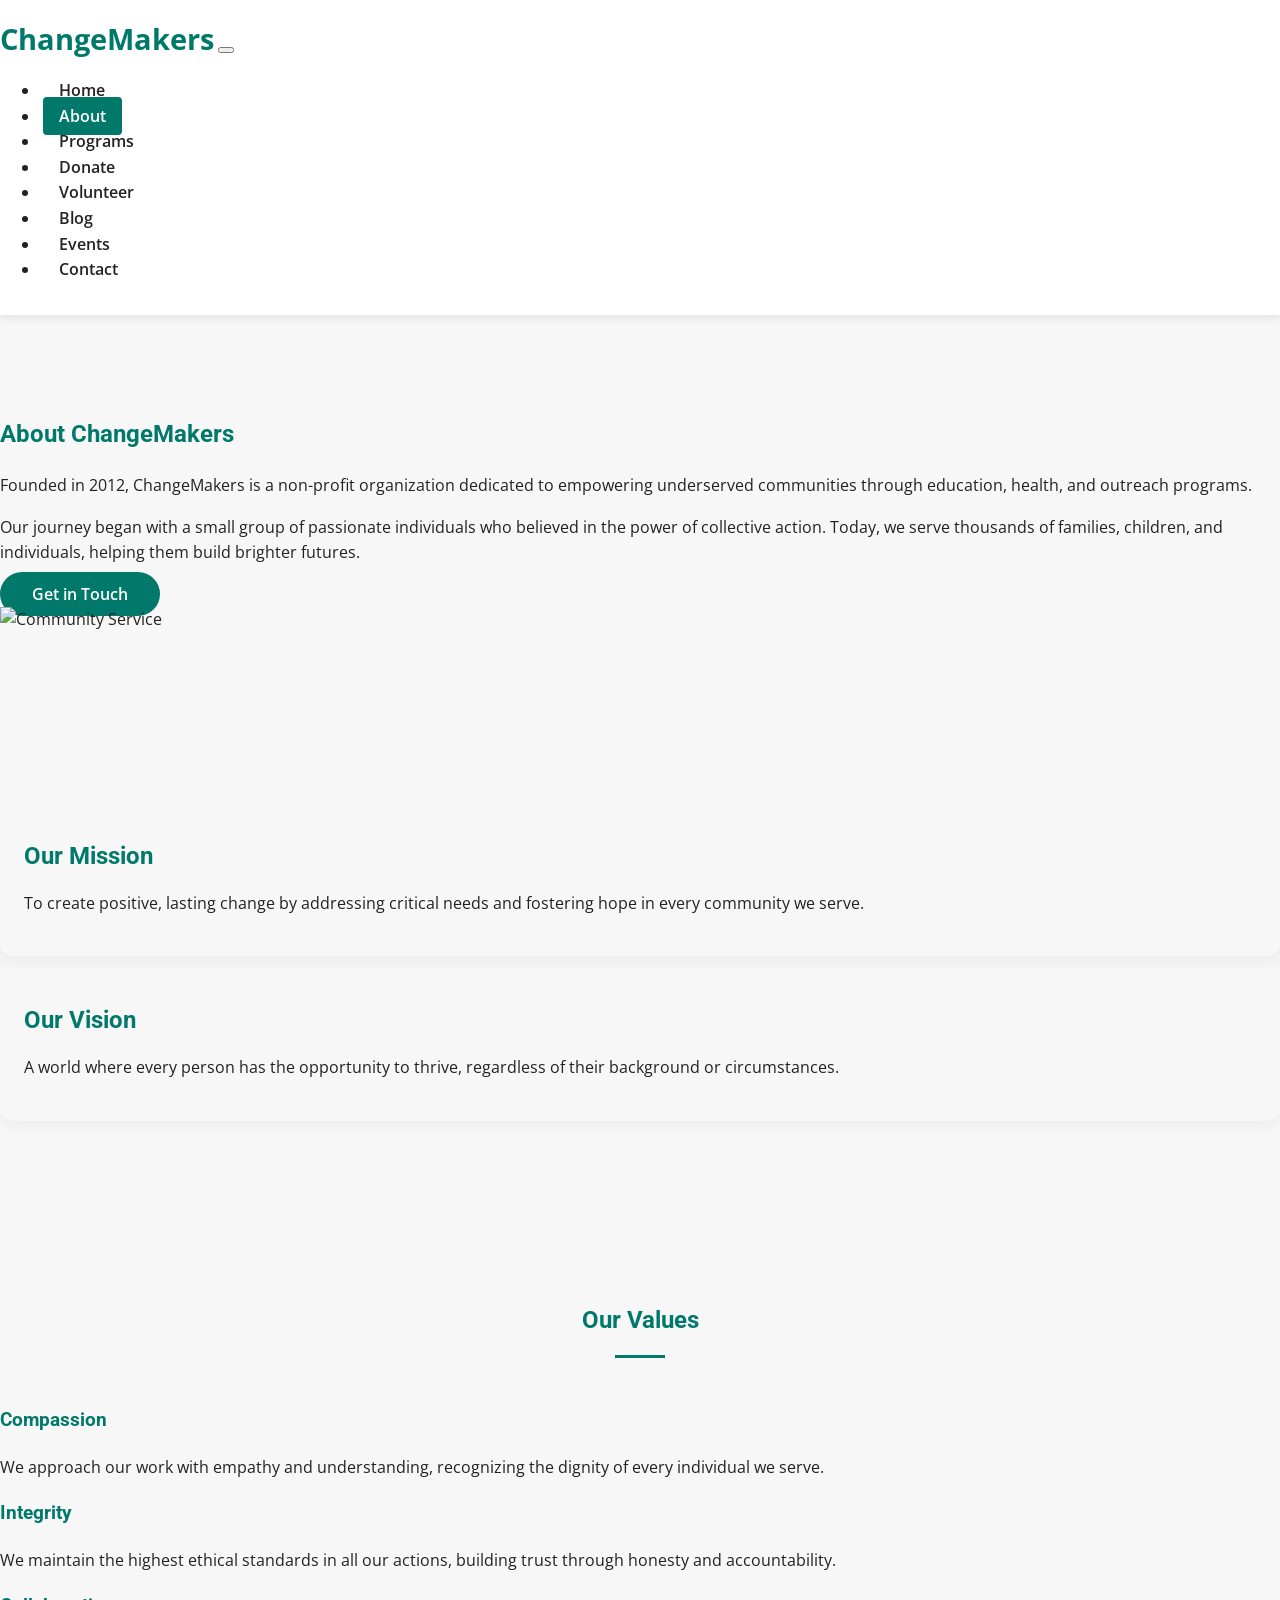
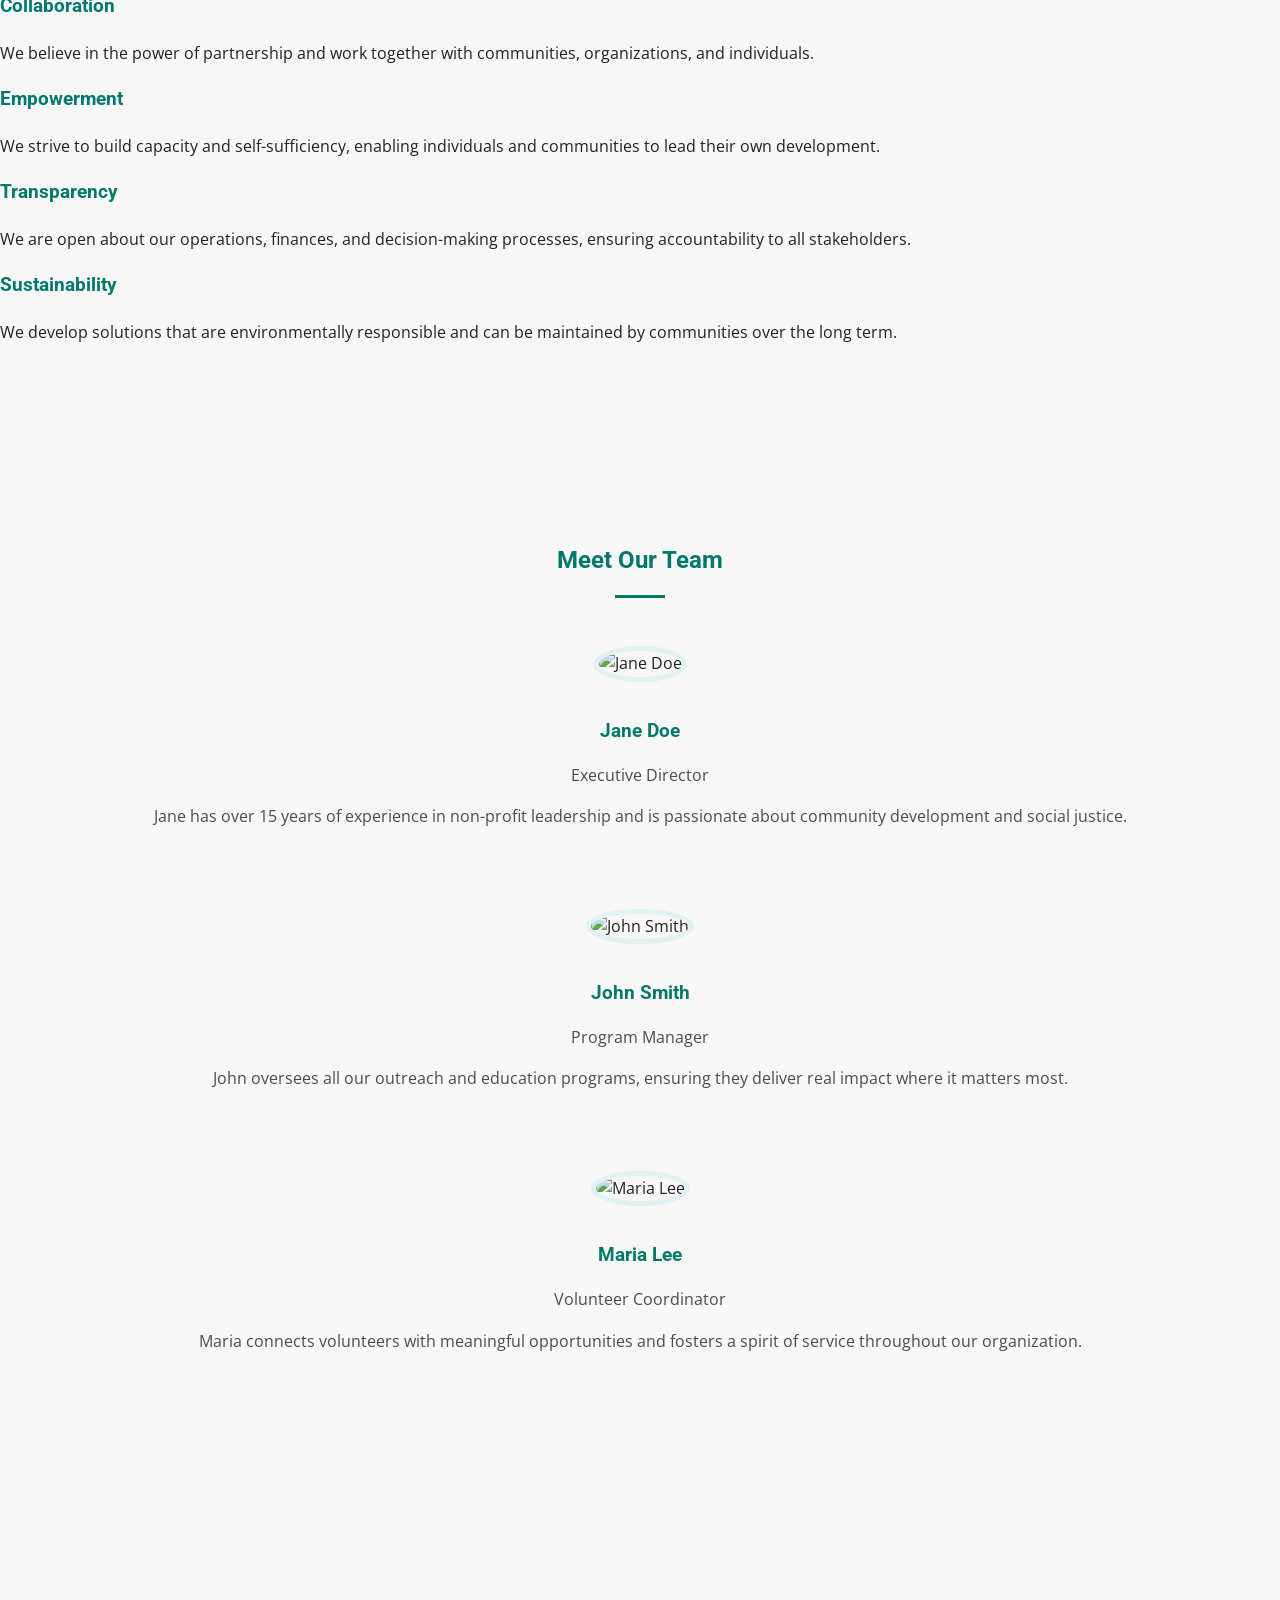
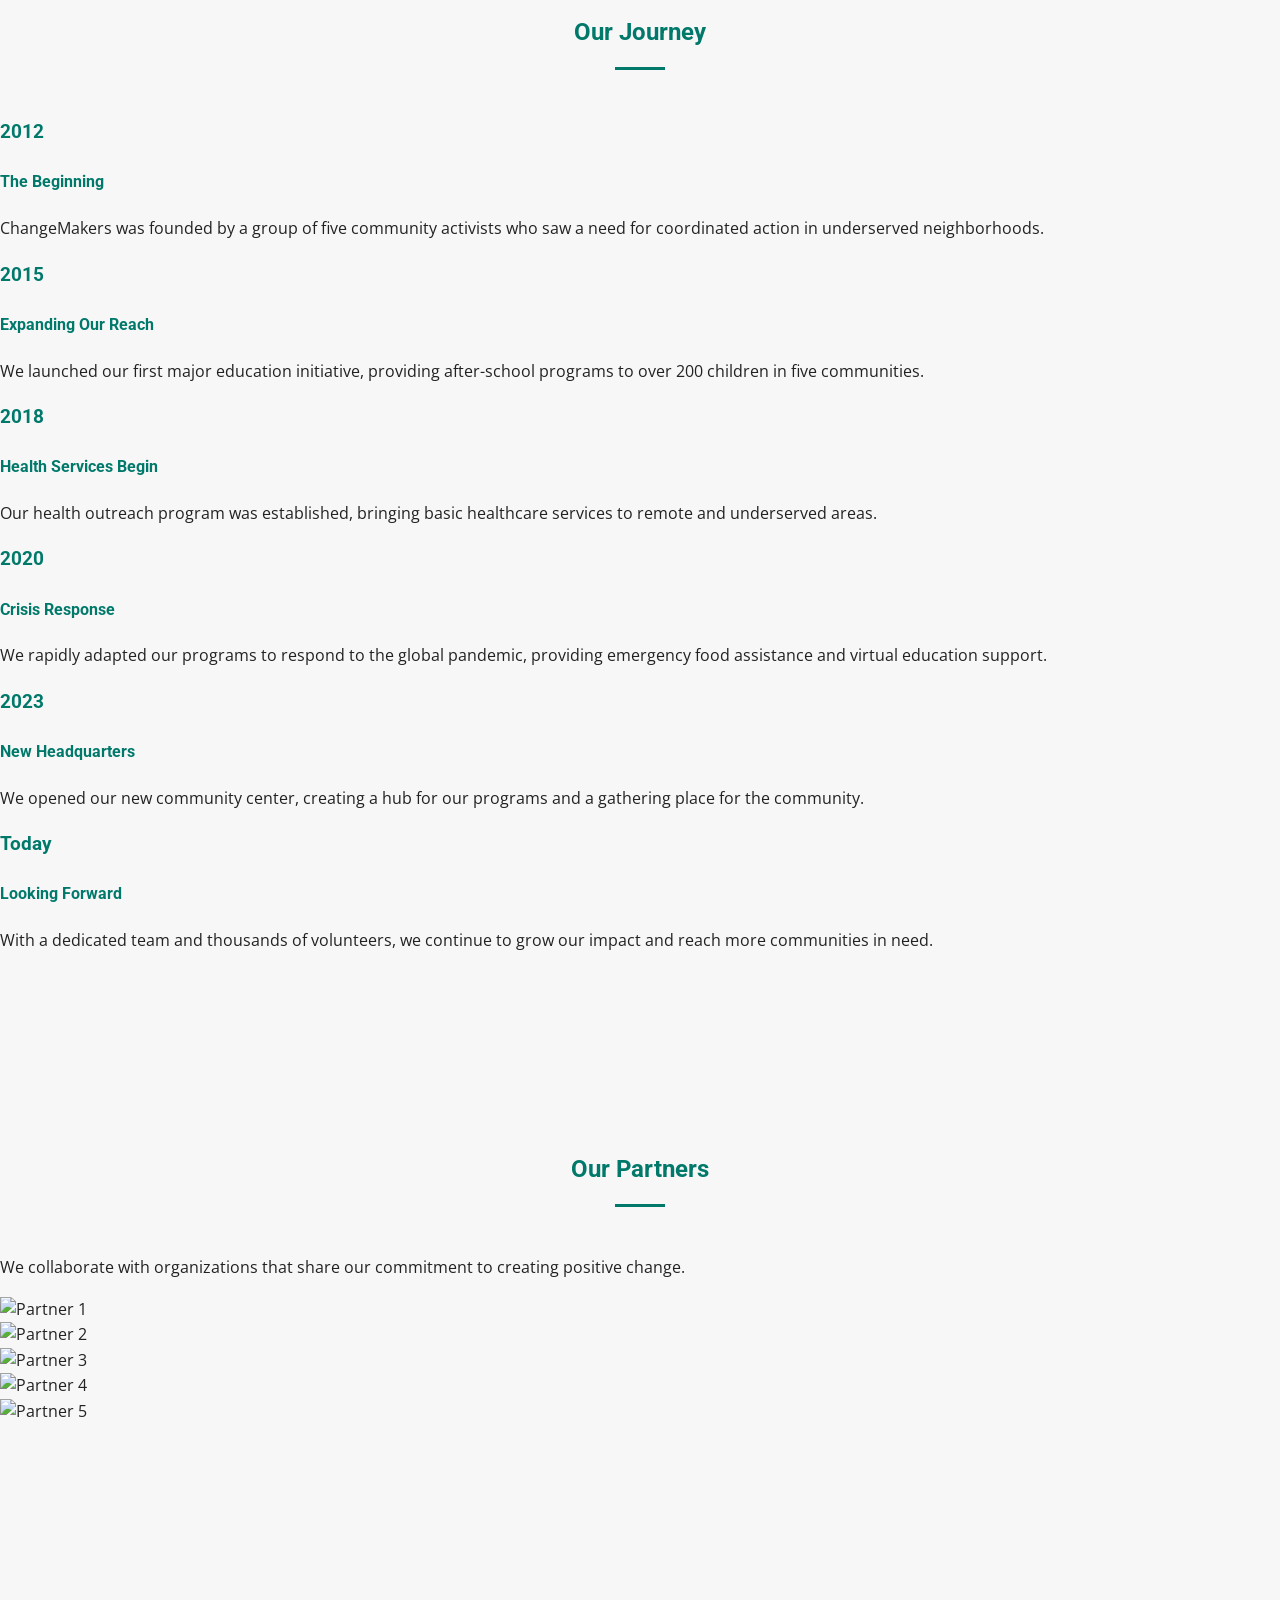
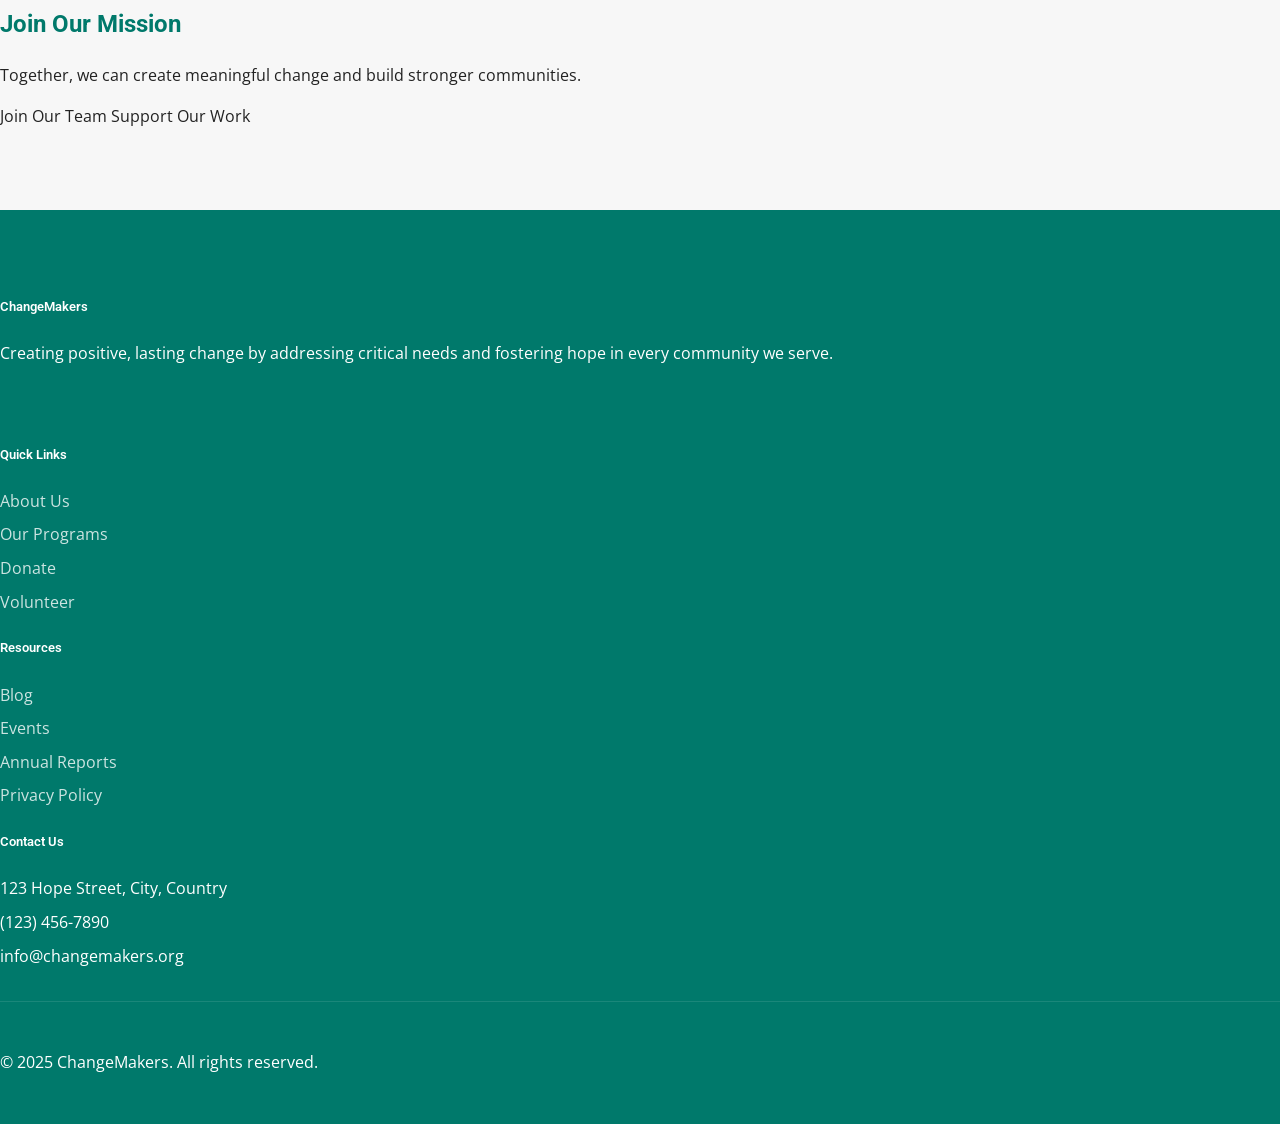
==== about.html @ fce8acdf "Add files via upload" ====
<!DOCTYPE html>
<html lang="en">
<head>
<meta charset="UTF-8">
<meta name="viewport" content="width=device-width,initial-scale=1.0">
<meta name="description" content="Learn about ChangeMakers, our mission, vision, values, and the dedicated team working to create positive change in communities.">
<title>About | ChangeMakers</title>
<!-- Bootstrap CSS -->
<link rel="stylesheet" href="bootstrap-dist/css/bootstrap.min.css">
<!-- Font Awesome -->
<link rel="stylesheet" href="fontawesome-pro/css/all.min.css">
<!-- Animate on Scroll -->
<link rel="stylesheet" href="animate-on-scroll/dist/aos.css">
<!-- Custom CSS -->
<link rel="stylesheet" href="css/enhanced-style.css">
</head>
<body>
<!-- Navigation -->
<header>
<nav class="navbar navbar-expand-lg custom-navbar sticky-top">
  <div class="container">
    <a class="navbar-brand" href="index.html">ChangeMakers</a>
    <button class="navbar-toggler" type="button" data-bs-toggle="collapse" data-bs-target="#navbarNav" aria-controls="navbarNav" aria-expanded="false" aria-label="Toggle navigation">
      <span class="navbar-toggler-icon"></span>
    </button>
    <div class="collapse navbar-collapse" id="navbarNav">
      <ul class="navbar-nav ms-auto">
        <li class="nav-item">
          <a class="nav-link" href="index.html">Home</a>
        </li>
        <li class="nav-item">
          <a class="nav-link active" aria-current="page" href="about.html">About</a>
        </li>
        <li class="nav-item">
          <a class="nav-link" href="programs.html">Programs</a>
        </li>
        <li class="nav-item">
          <a class="nav-link" href="donate.html">Donate</a>
        </li>
        <li class="nav-item">
          <a class="nav-link" href="volunteer.html">Volunteer</a>
        </li>
        <li class="nav-item">
          <a class="nav-link" href="blog.html">Blog</a>
        </li>
        <li class="nav-item">
          <a class="nav-link" href="events.html">Events</a>
        </li>
        <li class="nav-item">
          <a class="nav-link" href="contact.html">Contact</a>
        </li>
      </ul>
    </div>
  </div>
</nav>
</header>
<main>
<!-- About Hero Section -->
<section class="section bg-light">
  <div class="container">
    <div class="row align-items-center">
      <div class="col-lg-6" data-aos="fade-right">
        <h1 class="mb-4">About ChangeMakers</h1>
        <p class="lead">Founded in 2012, ChangeMakers is a non-profit organization dedicated to empowering underserved communities through education, health, and outreach programs.</p>
        <p>Our journey began with a small group of passionate individuals who believed in the power of collective action. Today, we serve thousands of families, children, and individuals, helping them build brighter futures.</p>
        <div class="mt-4">
          <a href="contact.html" class="btn btn-primary-custom"><i class="fas fa-envelope me-2"></i>Get in Touch</a>
        </div>
      </div>
      <div class="col-lg-6" data-aos="fade-left">
        <img src="https://source.unsplash.com/random/600x400/?community" alt="Community Service" class="img-fluid rounded-3 shadow">
      </div>
    </div>
  </div>
</section>

<!-- Mission and Vision Section -->
<section class="section">
  <div class="container">
    <div class="row">
      <div class="col-md-6 mb-4" data-aos="fade-up">
        <div class="custom-card h-100">
          <div class="card-body">
            <div class="text-center mb-4">
              <i class="fas fa-bullseye fa-3x text-primary"></i>
            </div>
            <h2 class="card-title text-center">Our Mission</h2>
            <p class="card-text text-center lead">To create positive, lasting change by addressing critical needs and fostering hope in every community we serve.</p>
          </div>
        </div>
      </div>
      <div class="col-md-6 mb-4" data-aos="fade-up" data-aos-delay="100">
        <div class="custom-card h-100">
          <div class="card-body">
            <div class="text-center mb-4">
              <i class="fas fa-eye fa-3x text-primary"></i>
            </div>
            <h2 class="card-title text-center">Our Vision</h2>
            <p class="card-text text-center lead">A world where every person has the opportunity to thrive, regardless of their background or circumstances.</p>
          </div>
        </div>
      </div>
    </div>
  </div>
</section>

<!-- Values Section -->
<section class="section bg-light">
  <div class="container">
    <h2 class="section-title" data-aos="fade-up">Our Values</h2>
    <div class="row">
      <div class="col-md-4 col-sm-6 mb-4" data-aos="fade-up" data-aos-delay="100">
        <div class="text-center">
          <div class="values-icon mb-3">
            <i class="fas fa-heart fa-3x text-primary"></i>
          </div>
          <h3>Compassion</h3>
          <p>We approach our work with empathy and understanding, recognizing the dignity of every individual we serve.</p>
        </div>
      </div>
      <div class="col-md-4 col-sm-6 mb-4" data-aos="fade-up" data-aos-delay="200">
        <div class="text-center">
          <div class="values-icon mb-3">
            <i class="fas fa-balance-scale fa-3x text-primary"></i>
          </div>
          <h3>Integrity</h3>
          <p>We maintain the highest ethical standards in all our actions, building trust through honesty and accountability.</p>
        </div>
      </div>
      <div class="col-md-4 col-sm-6 mb-4" data-aos="fade-up" data-aos-delay="300">
        <div class="text-center">
          <div class="values-icon mb-3">
            <i class="fas fa-hands-helping fa-3x text-primary"></i>
          </div>
          <h3>Collaboration</h3>
          <p>We believe in the power of partnership and work together with communities, organizations, and individuals.</p>
        </div>
      </div>
      <div class="col-md-4 col-sm-6 mb-4" data-aos="fade-up" data-aos-delay="400">
        <div class="text-center">
          <div class="values-icon mb-3">
            <i class="fas fa-fist-raised fa-3x text-primary"></i>
          </div>
          <h3>Empowerment</h3>
          <p>We strive to build capacity and self-sufficiency, enabling individuals and communities to lead their own development.</p>
        </div>
      </div>
      <div class="col-md-4 col-sm-6 mb-4" data-aos="fade-up" data-aos-delay="500">
        <div class="text-center">
          <div class="values-icon mb-3">
            <i class="fas fa-glasses fa-3x text-primary"></i>
          </div>
          <h3>Transparency</h3>
          <p>We are open about our operations, finances, and decision-making processes, ensuring accountability to all stakeholders.</p>
        </div>
      </div>
      <div class="col-md-4 col-sm-6 mb-4" data-aos="fade-up" data-aos-delay="600">
        <div class="text-center">
          <div class="values-icon mb-3">
            <i class="fas fa-seedling fa-3x text-primary"></i>
          </div>
          <h3>Sustainability</h3>
          <p>We develop solutions that are environmentally responsible and can be maintained by communities over the long term.</p>
        </div>
      </div>
    </div>
  </div>
</section>

<!-- Team Section -->
<section class="section">
  <div class="container">
    <h2 class="section-title" data-aos="fade-up">Meet Our Team</h2>
    <div class="row">
      <div class="col-lg-4 col-md-6 mb-4" data-aos="fade-up" data-aos-delay="100">
        <div class="team-member">
          <img src="https://source.unsplash.com/random/300x300/?woman" alt="Jane Doe">
          <h3>Jane Doe</h3>
          <p class="text-primary">Executive Director</p>
          <p>Jane has over 15 years of experience in non-profit leadership and is passionate about community development and social justice.</p>
          <div class="social-icons">
            <a href="#"><i class="fab fa-linkedin"></i></a>
            <a href="#"><i class="fab fa-twitter"></i></a>
            <a href="#"><i class="fas fa-envelope"></i></a>
          </div>
        </div>
      </div>
      <div class="col-lg-4 col-md-6 mb-4" data-aos="fade-up" data-aos-delay="200">
        <div class="team-member">
          <img src="https://source.unsplash.com/random/300x300/?man" alt="John Smith">
          <h3>John Smith</h3>
          <p class="text-primary">Program Manager</p>
          <p>John oversees all our outreach and education programs, ensuring they deliver real impact where it matters most.</p>
          <div class="social-icons">
            <a href="#"><i class="fab fa-linkedin"></i></a>
            <a href="#"><i class="fab fa-twitter"></i></a>
            <a href="#"><i class="fas fa-envelope"></i></a>
          </div>
        </div>
      </div>
      <div class="col-lg-4 col-md-6 mb-4" data-aos="fade-up" data-aos-delay="300">
        <div class="team-member">
          <img src="https://source.unsplash.com/random/300x300/?woman-asian" alt="Maria Lee">
          <h3>Maria Lee</h3>
          <p class="text-primary">Volunteer Coordinator</p>
          <p>Maria connects volunteers with meaningful opportunities and fosters a spirit of service throughout our organization.</p>
          <div class="social-icons">
            <a href="#"><i class="fab fa-linkedin"></i></a>
            <a href="#"><i class="fab fa-twitter"></i></a>
            <a href="#"><i class="fas fa-envelope"></i></a>
          </div>
        </div>
      </div>
    </div>
  </div>
</section>

<!-- History Timeline Section -->
<section class="section bg-light">
  <div class="container">
    <h2 class="section-title" data-aos="fade-up">Our Journey</h2>
    <div class="timeline">
      <div class="row g-0">
        <div class="col-lg-6">
          <div class="timeline-item" data-aos="fade-right">
            <div class="timeline-content">
              <h3>2012</h3>
              <h4>The Beginning</h4>
              <p>ChangeMakers was founded by a group of five community activists who saw a need for coordinated action in underserved neighborhoods.</p>
            </div>
          </div>
        </div>
        <div class="col-lg-6">
          <div class="timeline-item" data-aos="fade-left">
            <div class="timeline-content">
              <h3>2015</h3>
              <h4>Expanding Our Reach</h4>
              <p>We launched our first major education initiative, providing after-school programs to over 200 children in five communities.</p>
            </div>
          </div>
        </div>
        <div class="col-lg-6">
          <div class="timeline-item" data-aos="fade-right">
            <div class="timeline-content">
              <h3>2018</h3>
              <h4>Health Services Begin</h4>
              <p>Our health outreach program was established, bringing basic healthcare services to remote and underserved areas.</p>
            </div>
          </div>
        </div>
        <div class="col-lg-6">
          <div class="timeline-item" data-aos="fade-left">
            <div class="timeline-content">
              <h3>2020</h3>
              <h4>Crisis Response</h4>
              <p>We rapidly adapted our programs to respond to the global pandemic, providing emergency food assistance and virtual education support.</p>
            </div>
          </div>
        </div>
        <div class="col-lg-6">
          <div class="timeline-item" data-aos="fade-right">
            <div class="timeline-content">
              <h3>2023</h3>
              <h4>New Headquarters</h4>
              <p>We opened our new community center, creating a hub for our programs and a gathering place for the community.</p>
            </div>
          </div>
        </div>
        <div class="col-lg-6">
          <div class="timeline-item" data-aos="fade-left">
            <div class="timeline-content">
              <h3>Today</h3>
              <h4>Looking Forward</h4>
              <p>With a dedicated team and thousands of volunteers, we continue to grow our impact and reach more communities in need.</p>
            </div>
          </div>
        </div>
      </div>
    </div>
  </div>
</section>

<!-- Partners Section -->
<section class="section">
  <div class="container">
    <h2 class="section-title" data-aos="fade-up">Our Partners</h2>
    <p class="text-center mb-5" data-aos="fade-up">We collaborate with organizations that share our commitment to creating positive change.</p>
    <div class="row align-items-center justify-content-center">
      <div class="col-md-2 col-sm-4 col-6 mb-4" data-aos="zoom-in">
        <img src="https://via.placeholder.com/150x80?text=Partner+1" alt="Partner 1" class="img-fluid">
      </div>
      <div class="col-md-2 col-sm-4 col-6 mb-4" data-aos="zoom-in" data-aos-delay="100">
        <img src="https://via.placeholder.com/150x80?text=Partner+2" alt="Partner 2" class="img-fluid">
      </div>
      <div class="col-md-2 col-sm-4 col-6 mb-4" data-aos="zoom-in" data-aos-delay="200">
        <img src="https://via.placeholder.com/150x80?text=Partner+3" alt="Partner 3" class="img-fluid">
      </div>
      <div class="col-md-2 col-sm-4 col-6 mb-4" data-aos="zoom-in" data-aos-delay="300">
        <img src="https://via.placeholder.com/150x80?text=Partner+4" alt="Partner 4" class="img-fluid">
      </div>
      <div class="col-md-2 col-sm-4 col-6 mb-4" data-aos="zoom-in" data-aos-delay="400">
        <img src="https://via.placeholder.com/150x80?text=Partner+5" alt="Partner 5" class="img-fluid">
      </div>
    </div>
  </div>
</section>

<!-- Call to Action -->
<section class="section bg-primary text-white text-center">
  <div class="container">
    <div class="row justify-content-center">
      <div class="col-lg-8" data-aos="fade-up">
        <h2>Join Our Mission</h2>
        <p class="lead mb-4">Together, we can create meaningful change and build stronger communities.</p>
        <div class="d-flex justify-content-center gap-3">
          <a href="volunteer.html" class="btn btn-light btn-lg"><i class="fas fa-users me-2"></i>Join Our Team</a>
          <a href="donate.html" class="btn btn-outline-light btn-lg"><i class="fas fa-heart me-2"></i>Support Our Work</a>
        </div>
      </div>
    </div>
  </div>
</section>
</main>
<!-- Footer -->
<footer class="footer">
  <div class="container">
    <div class="row">
      <div class="col-lg-3 col-md-6 mb-4 mb-lg-0">
        <h5>ChangeMakers</h5>
        <p>Creating positive, lasting change by addressing critical needs and fostering hope in every community we serve.</p>
        <div class="social-icons">
          <a href="#"><i class="fab fa-facebook"></i></a>
          <a href="#"><i class="fab fa-twitter"></i></a>
          <a href="#"><i class="fab fa-instagram"></i></a>
          <a href="#"><i class="fab fa-linkedin"></i></a>
        </div>
      </div>
      <div class="col-lg-3 col-md-6 mb-4 mb-lg-0">
        <h5>Quick Links</h5>
        <ul class="footer-links">
          <li><a href="about.html">About Us</a></li>
          <li><a href="programs.html">Our Programs</a></li>
          <li><a href="donate.html">Donate</a></li>
          <li><a href="volunteer.html">Volunteer</a></li>
        </ul>
      </div>
      <div class="col-lg-3 col-md-6 mb-4 mb-lg-0">
        <h5>Resources</h5>
        <ul class="footer-links">
          <li><a href="blog.html">Blog</a></li>
          <li><a href="events.html">Events</a></li>
          <li><a href="#">Annual Reports</a></li>
          <li><a href="#">Privacy Policy</a></li>
        </ul>
      </div>
      <div class="col-lg-3 col-md-6">
        <h5>Contact Us</h5>
        <ul class="footer-links">
          <li><i class="fas fa-map-marker-alt me-2"></i> 123 Hope Street, City, Country</li>
          <li><i class="fas fa-phone me-2"></i> (123) 456-7890</li>
          <li><i class="fas fa-envelope me-2"></i> info@changemakers.org</li>
        </ul>
      </div>
    </div>
    <div class="footer-bottom text-center">
      <p>&copy; 2025 ChangeMakers. All rights reserved.</p>
    </div>
  </div>
</footer>

<!-- Back to Top Button -->
<a href="#" class="back-to-top"><i class="fas fa-arrow-up"></i></a>

<!-- Bootstrap JS Bundle with Popper -->
<script src="bootstrap-dist/js/bootstrap.bundle.min.js"></script>
<!-- Animate on Scroll -->
<script src="animate-on-scroll/dist/aos.js"></script>
<!-- Alpine.js -->
<script src="alpine-js/packages/alpinejs/dist/cdn.min.js" defer></script>
<!-- Custom JavaScript -->
<script src="js/enhanced-main.js"></script>
</body>
</html>
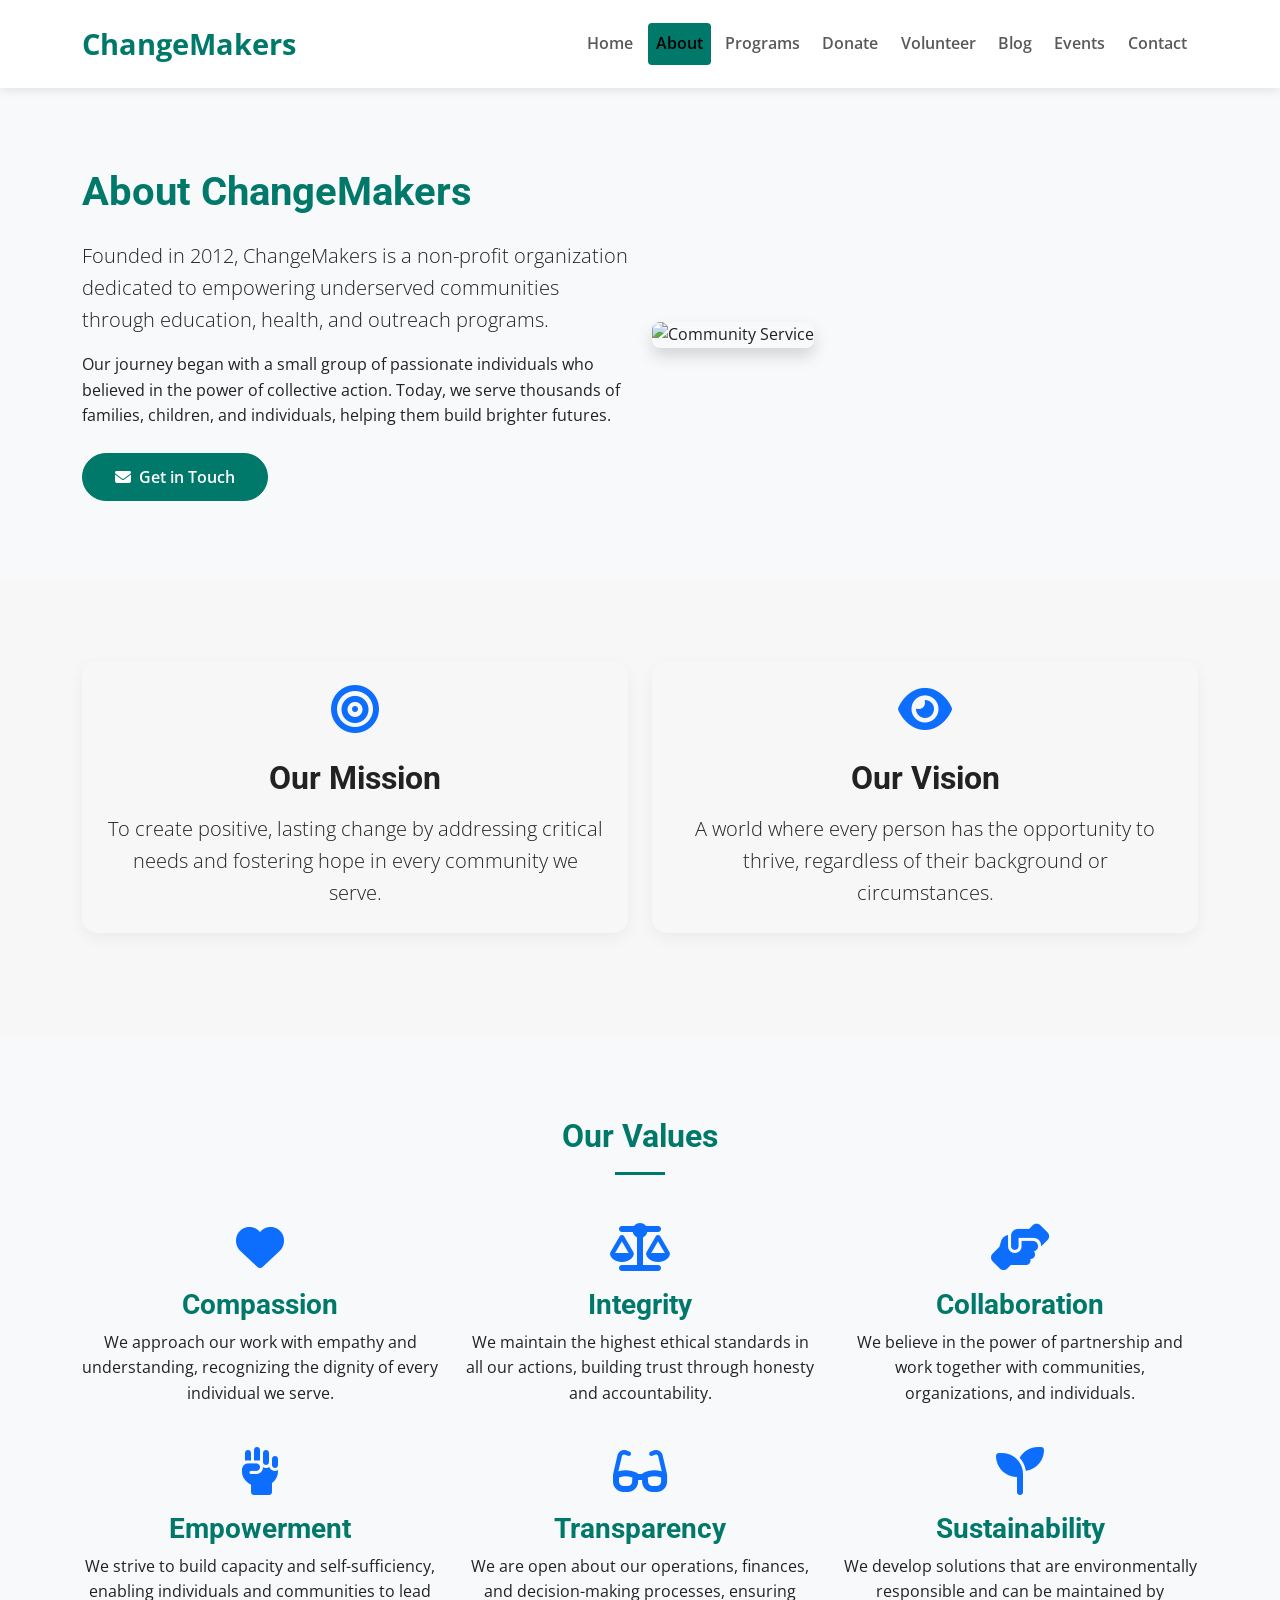
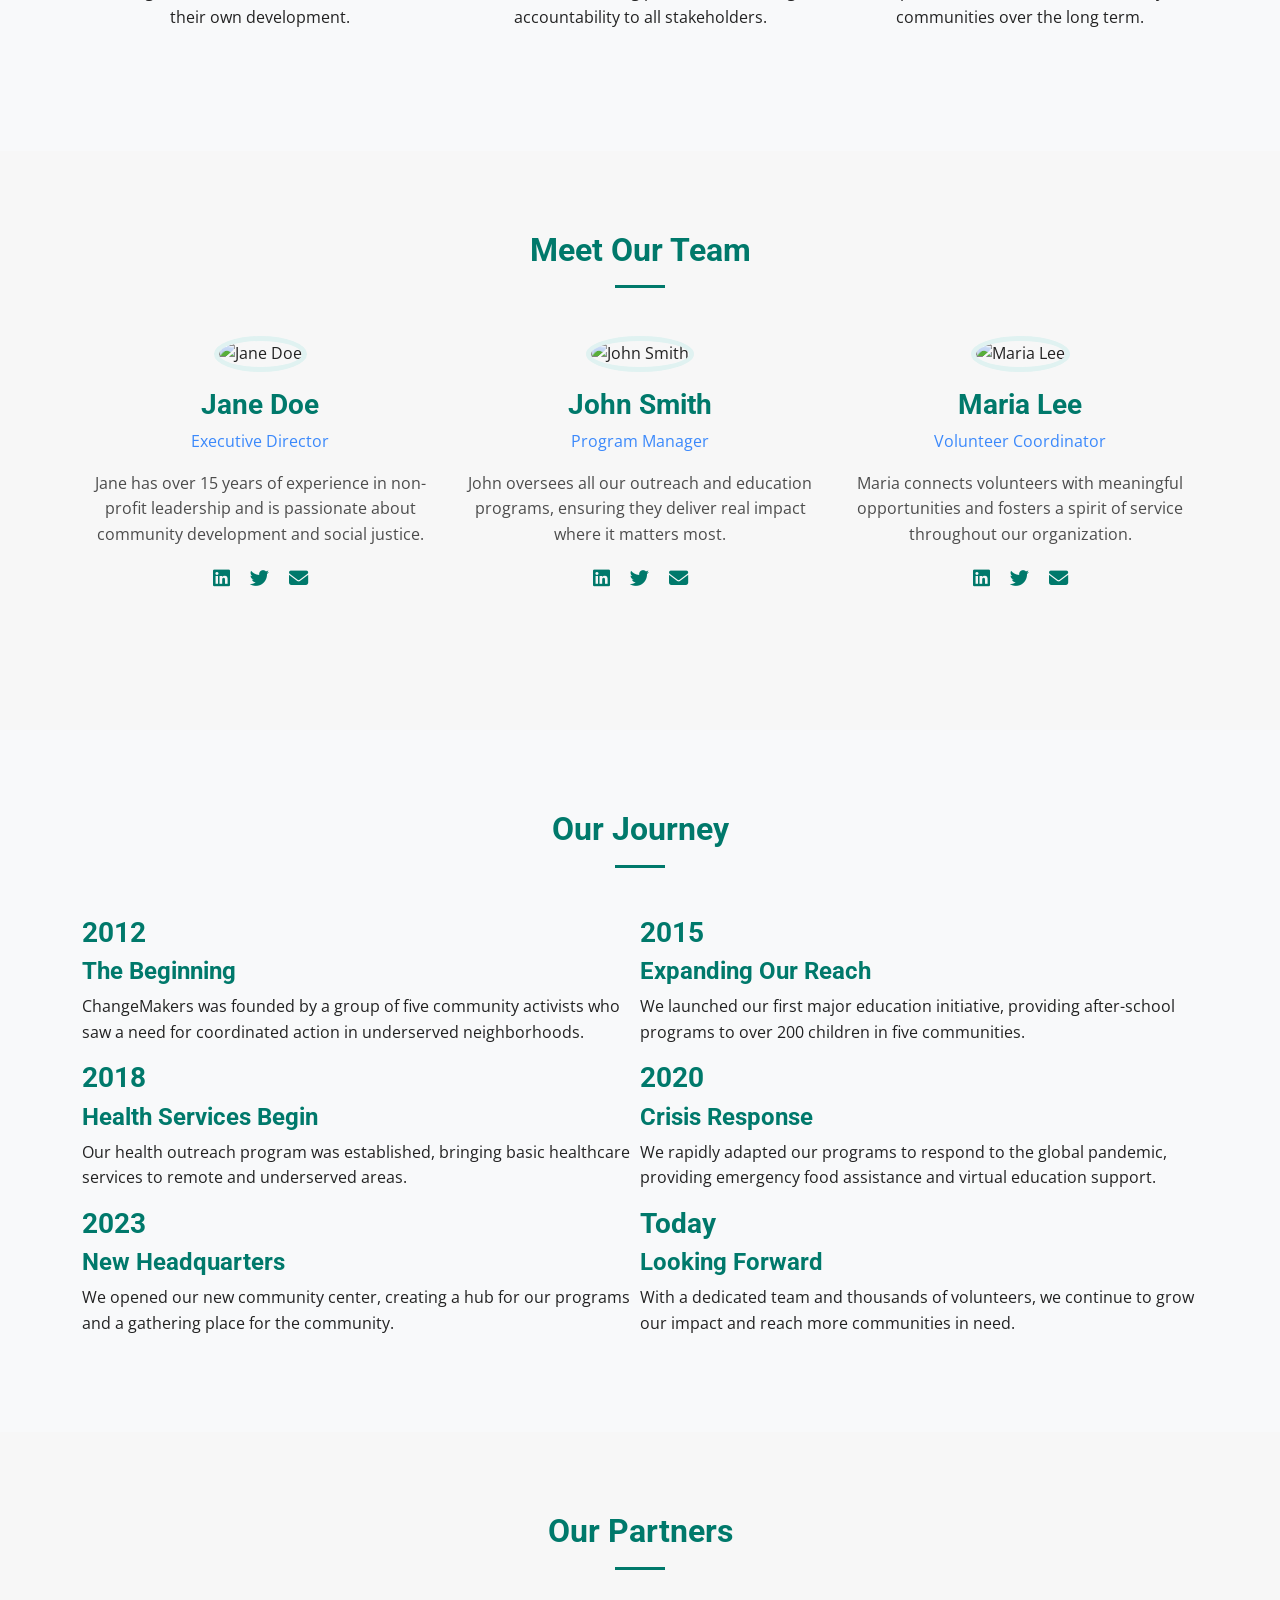
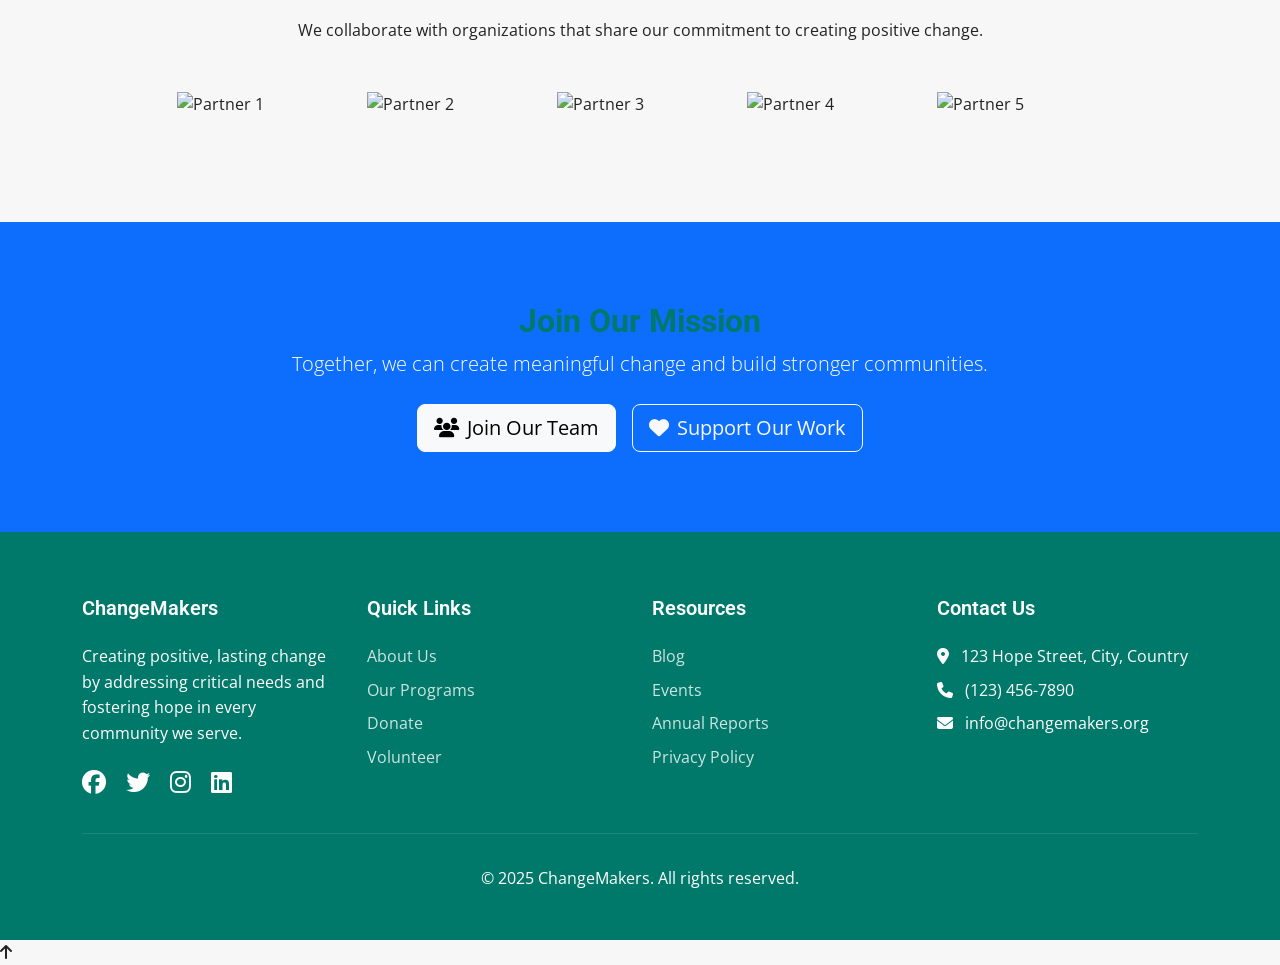
==== commit 53cfdc4b: "fix: replace local dependencies with CDNs + fix broken images - Bootstrap 5.3.3 → jsdelivr CDN - Fon" ====
--- a/about.html
+++ b/about.html
@@ -6,11 +6,11 @@
 <meta name="description" content="Learn about ChangeMakers, our mission, vision, values, and the dedicated team working to create positive change in communities.">
 <title>About | ChangeMakers</title>
 <!-- Bootstrap CSS -->
-<link rel="stylesheet" href="bootstrap-dist/css/bootstrap.min.css">
+<link rel="stylesheet" href="https://cdn.jsdelivr.net/npm/bootstrap@5.3.3/dist/css/bootstrap.min.css">
 <!-- Font Awesome -->
-<link rel="stylesheet" href="fontawesome-pro/css/all.min.css">
+<link rel="stylesheet" href="https://cdnjs.cloudflare.com/ajax/libs/font-awesome/6.5.1/css/all.min.css">
 <!-- Animate on Scroll -->
-<link rel="stylesheet" href="animate-on-scroll/dist/aos.css">
+<link rel="stylesheet" href="https://cdnjs.cloudflare.com/ajax/libs/aos/2.3.4/aos.css">
 <!-- Custom CSS -->
 <link rel="stylesheet" href="css/enhanced-style.css">
 </head>
@@ -68,7 +68,7 @@
         </div>
       </div>
       <div class="col-lg-6" data-aos="fade-left">
-        <img src="https://source.unsplash.com/random/600x400/?community" alt="Community Service" class="img-fluid rounded-3 shadow">
+        <img src="https://placehold.co/600x400/00796b/ffffff?text=Community" alt="Community Service" class="img-fluid rounded-3 shadow">
       </div>
     </div>
   </div>
@@ -174,7 +174,7 @@
     <div class="row">
       <div class="col-lg-4 col-md-6 mb-4" data-aos="fade-up" data-aos-delay="100">
         <div class="team-member">
-          <img src="https://source.unsplash.com/random/300x300/?woman" alt="Jane Doe">
+          <img src="https://placehold.co/300x300/004d40/ffffff?text=Team+Member" alt="Jane Doe">
           <h3>Jane Doe</h3>
           <p class="text-primary">Executive Director</p>
           <p>Jane has over 15 years of experience in non-profit leadership and is passionate about community development and social justice.</p>
@@ -187,7 +187,7 @@
       </div>
       <div class="col-lg-4 col-md-6 mb-4" data-aos="fade-up" data-aos-delay="200">
         <div class="team-member">
-          <img src="https://source.unsplash.com/random/300x300/?man" alt="John Smith">
+          <img src="https://placehold.co/300x300/004d40/ffffff?text=Team+Member" alt="John Smith">
           <h3>John Smith</h3>
           <p class="text-primary">Program Manager</p>
           <p>John oversees all our outreach and education programs, ensuring they deliver real impact where it matters most.</p>
@@ -200,7 +200,7 @@
       </div>
       <div class="col-lg-4 col-md-6 mb-4" data-aos="fade-up" data-aos-delay="300">
         <div class="team-member">
-          <img src="https://source.unsplash.com/random/300x300/?woman-asian" alt="Maria Lee">
+          <img src="https://placehold.co/300x300/004d40/ffffff?text=Team+Member" alt="Maria Lee">
           <h3>Maria Lee</h3>
           <p class="text-primary">Volunteer Coordinator</p>
           <p>Maria connects volunteers with meaningful opportunities and fosters a spirit of service throughout our organization.</p>
@@ -287,19 +287,19 @@
     <p class="text-center mb-5" data-aos="fade-up">We collaborate with organizations that share our commitment to creating positive change.</p>
     <div class="row align-items-center justify-content-center">
       <div class="col-md-2 col-sm-4 col-6 mb-4" data-aos="zoom-in">
-        <img src="https://via.placeholder.com/150x80?text=Partner+1" alt="Partner 1" class="img-fluid">
+        <img src="https://placehold.co/150x80/e0f2f1/00796b?text=Partner+1" alt="Partner 1" class="img-fluid">
       </div>
       <div class="col-md-2 col-sm-4 col-6 mb-4" data-aos="zoom-in" data-aos-delay="100">
-        <img src="https://via.placeholder.com/150x80?text=Partner+2" alt="Partner 2" class="img-fluid">
+        <img src="https://placehold.co/150x80/e0f2f1/00796b?text=Partner+2" alt="Partner 2" class="img-fluid">
       </div>
       <div class="col-md-2 col-sm-4 col-6 mb-4" data-aos="zoom-in" data-aos-delay="200">
-        <img src="https://via.placeholder.com/150x80?text=Partner+3" alt="Partner 3" class="img-fluid">
+        <img src="https://placehold.co/150x80/e0f2f1/00796b?text=Partner+3" alt="Partner 3" class="img-fluid">
       </div>
       <div class="col-md-2 col-sm-4 col-6 mb-4" data-aos="zoom-in" data-aos-delay="300">
-        <img src="https://via.placeholder.com/150x80?text=Partner+4" alt="Partner 4" class="img-fluid">
+        <img src="https://placehold.co/150x80/e0f2f1/00796b?text=Partner+4" alt="Partner 4" class="img-fluid">
       </div>
       <div class="col-md-2 col-sm-4 col-6 mb-4" data-aos="zoom-in" data-aos-delay="400">
-        <img src="https://via.placeholder.com/150x80?text=Partner+5" alt="Partner 5" class="img-fluid">
+        <img src="https://placehold.co/150x80/e0f2f1/00796b?text=Partner+5" alt="Partner 5" class="img-fluid">
       </div>
     </div>
   </div>
@@ -372,11 +372,11 @@
 <a href="#" class="back-to-top"><i class="fas fa-arrow-up"></i></a>
 
 <!-- Bootstrap JS Bundle with Popper -->
-<script src="bootstrap-dist/js/bootstrap.bundle.min.js"></script>
+<script src="https://cdn.jsdelivr.net/npm/bootstrap@5.3.3/dist/js/bootstrap.bundle.min.js"></script>
 <!-- Animate on Scroll -->
-<script src="animate-on-scroll/dist/aos.js"></script>
+<script src="https://cdnjs.cloudflare.com/ajax/libs/aos/2.3.4/aos.js"></script>
 <!-- Alpine.js -->
-<script src="alpine-js/packages/alpinejs/dist/cdn.min.js" defer></script>
+<script src="https://cdn.jsdelivr.net/npm/alpinejs@3.13.5/dist/cdn.min.js" defer></script>
 <!-- Custom JavaScript -->
 <script src="js/enhanced-main.js"></script>
 </body>
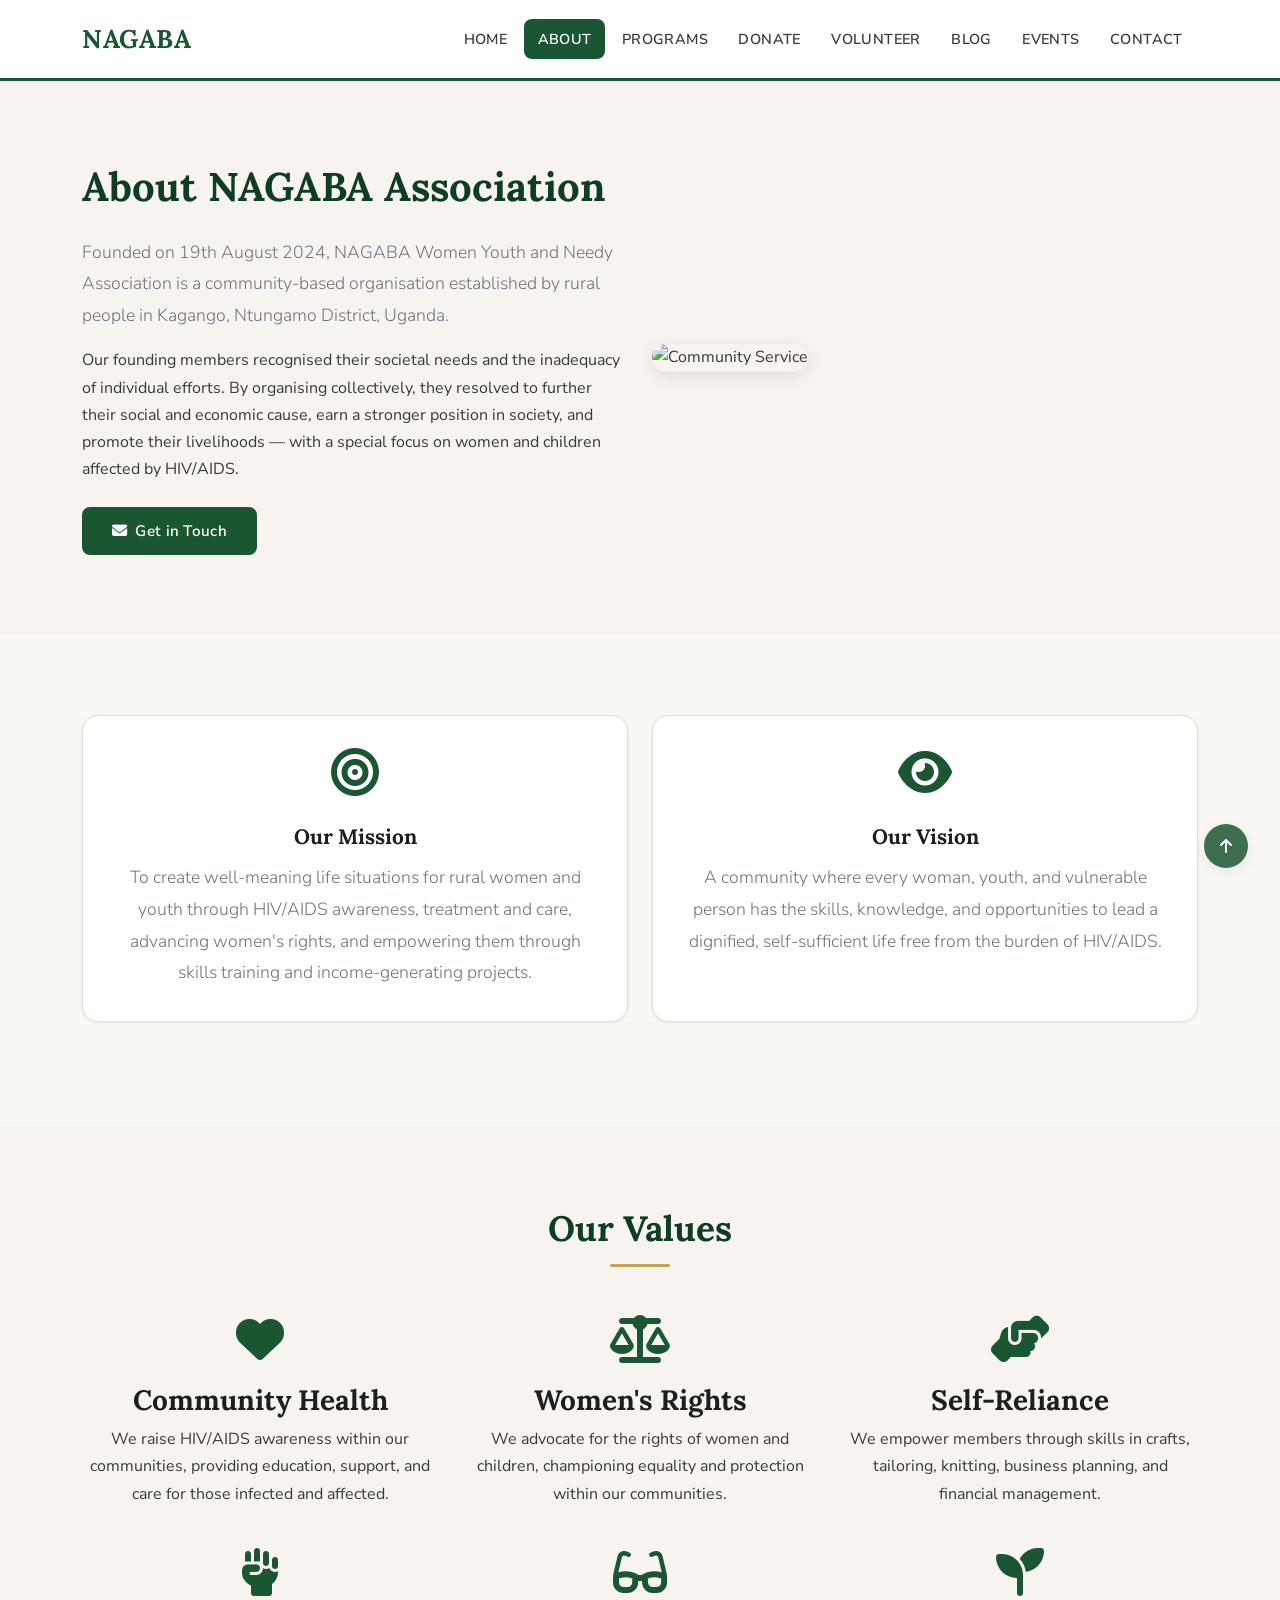
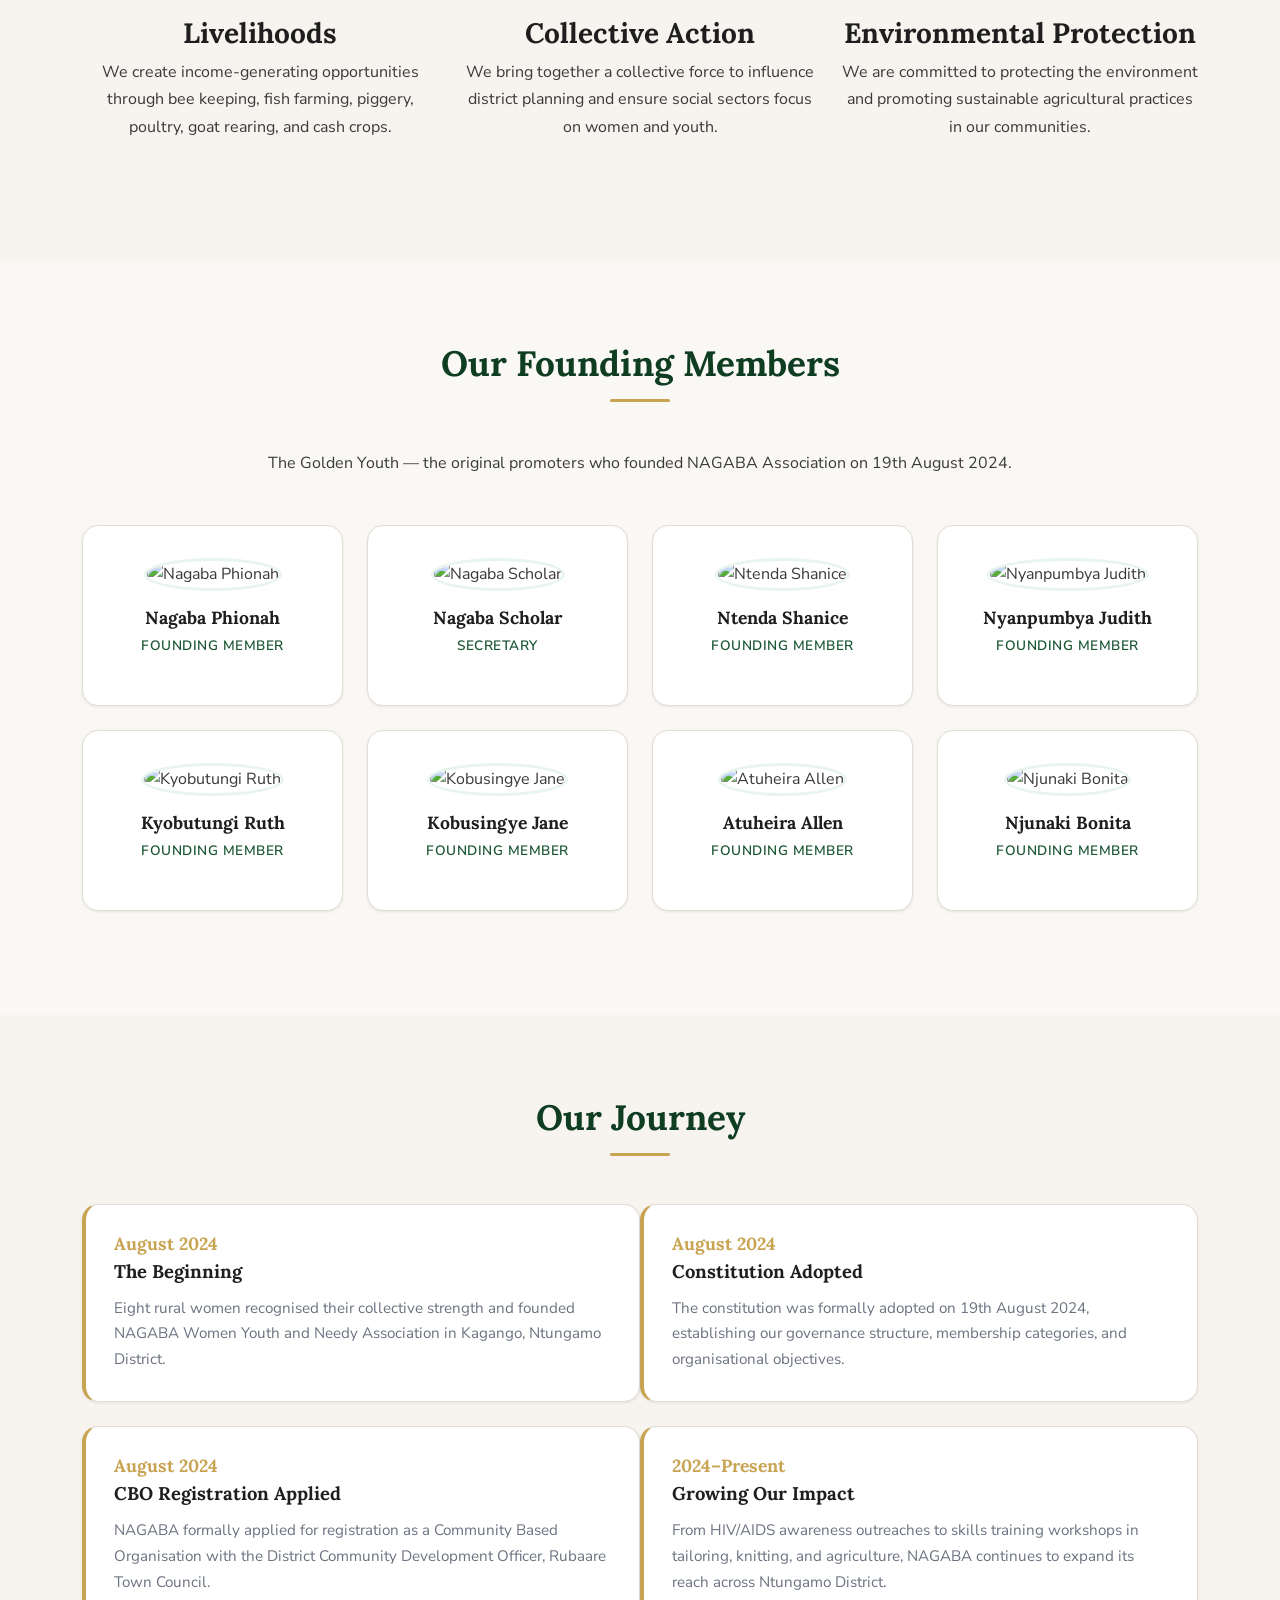
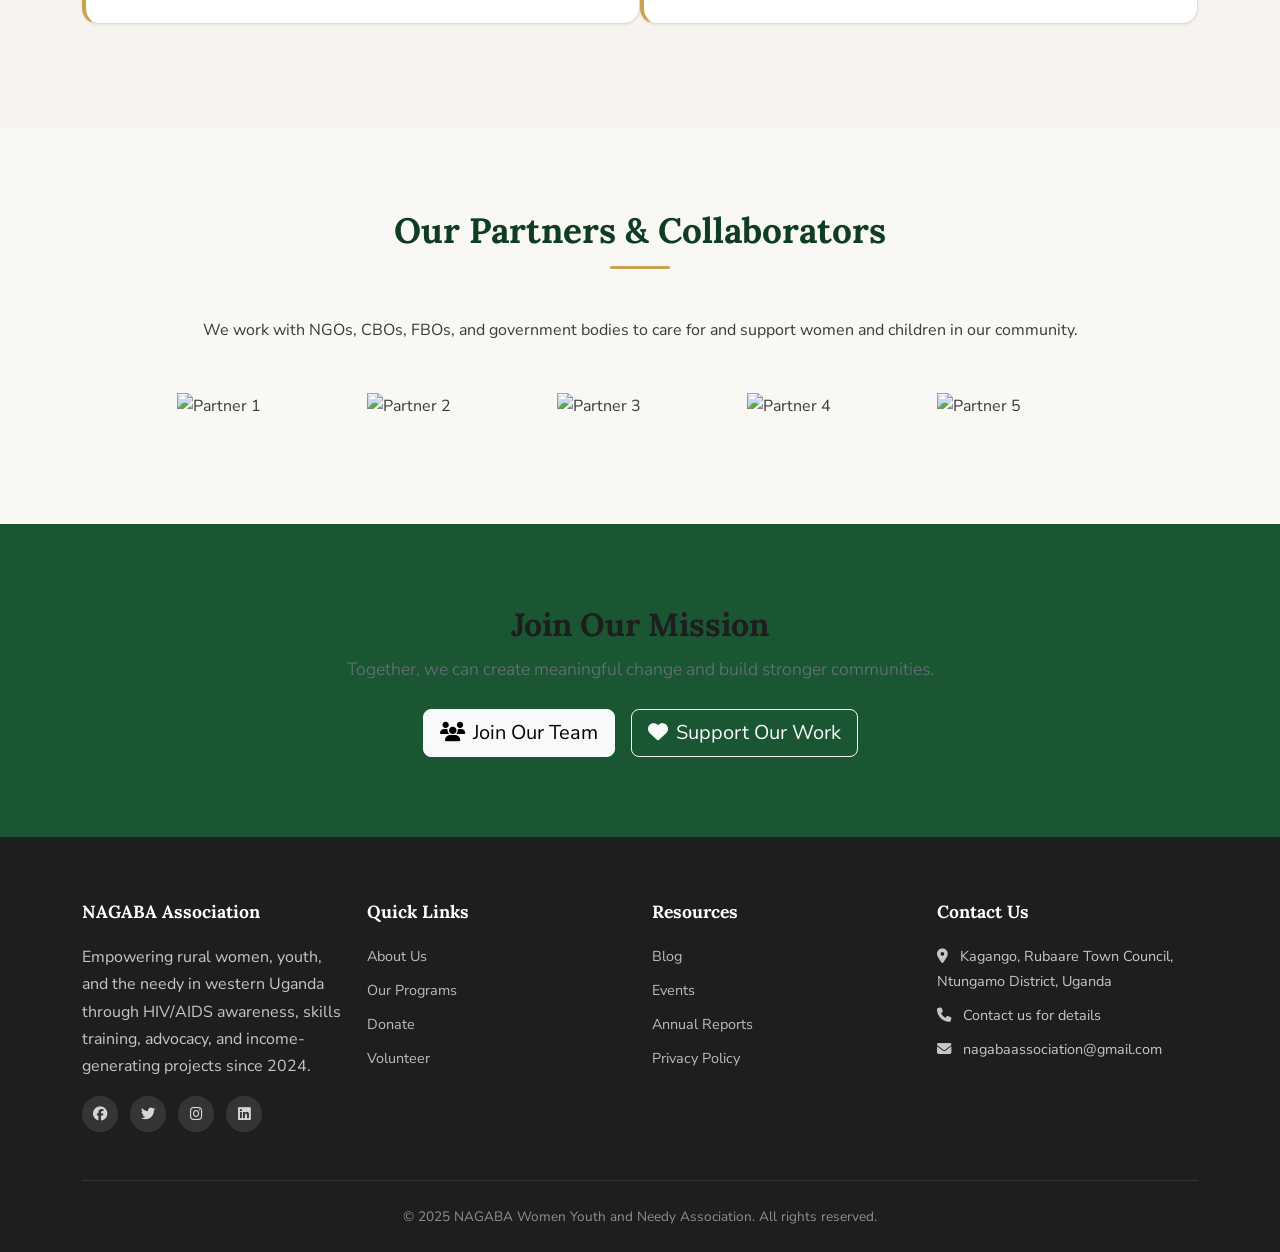
==== commit bbc7ffc5: "feat: complete NAGABA website rebuild with real organisation data - Full CSS redesign: Lora + Nunito" ====
--- a/about.html
+++ b/about.html
@@ -3,8 +3,8 @@
 <head>
 <meta charset="UTF-8">
 <meta name="viewport" content="width=device-width,initial-scale=1.0">
-<meta name="description" content="Learn about ChangeMakers, our mission, vision, values, and the dedicated team working to create positive change in communities.">
-<title>About | ChangeMakers</title>
+<meta name="description" content="Learn about NAGABA Women Youth and Needy Association, our mission, founding story, objectives, and the dedicated team empowering rural communities in western Uganda.">
+<title>About | NAGABA Association</title>
 <!-- Bootstrap CSS -->
 <link rel="stylesheet" href="https://cdn.jsdelivr.net/npm/bootstrap@5.3.3/dist/css/bootstrap.min.css">
 <!-- Font Awesome -->
@@ -19,7 +19,7 @@
 <header>
 <nav class="navbar navbar-expand-lg custom-navbar sticky-top">
   <div class="container">
-    <a class="navbar-brand" href="index.html">ChangeMakers</a>
+    <a class="navbar-brand" href="index.html">NAGABA</a>
     <button class="navbar-toggler" type="button" data-bs-toggle="collapse" data-bs-target="#navbarNav" aria-controls="navbarNav" aria-expanded="false" aria-label="Toggle navigation">
       <span class="navbar-toggler-icon"></span>
     </button>
@@ -60,15 +60,15 @@
   <div class="container">
     <div class="row align-items-center">
       <div class="col-lg-6" data-aos="fade-right">
-        <h1 class="mb-4">About ChangeMakers</h1>
-        <p class="lead">Founded in 2012, ChangeMakers is a non-profit organization dedicated to empowering underserved communities through education, health, and outreach programs.</p>
-        <p>Our journey began with a small group of passionate individuals who believed in the power of collective action. Today, we serve thousands of families, children, and individuals, helping them build brighter futures.</p>
+        <h1 class="mb-4">About NAGABA Association</h1>
+        <p class="lead">Founded on 19th August 2024, NAGABA Women Youth and Needy Association is a community-based organisation established by rural people in Kagango, Ntungamo District, Uganda.</p>
+        <p>Our founding members recognised their societal needs and the inadequacy of individual efforts. By organising collectively, they resolved to further their social and economic cause, earn a stronger position in society, and promote their livelihoods — with a special focus on women and children affected by HIV/AIDS.</p>
         <div class="mt-4">
           <a href="contact.html" class="btn btn-primary-custom"><i class="fas fa-envelope me-2"></i>Get in Touch</a>
         </div>
       </div>
       <div class="col-lg-6" data-aos="fade-left">
-        <img src="https://placehold.co/600x400/00796b/ffffff?text=Community" alt="Community Service" class="img-fluid rounded-3 shadow">
+        <img src="https://placehold.co/600x400/1a5632/ffffff?text=Community" alt="Community Service" class="img-fluid rounded-3 shadow">
       </div>
     </div>
   </div>
@@ -85,7 +85,7 @@
               <i class="fas fa-bullseye fa-3x text-primary"></i>
             </div>
             <h2 class="card-title text-center">Our Mission</h2>
-            <p class="card-text text-center lead">To create positive, lasting change by addressing critical needs and fostering hope in every community we serve.</p>
+            <p class="card-text text-center lead">To create well-meaning life situations for rural women and youth through HIV/AIDS awareness, treatment and care, advancing women's rights, and empowering them through skills training and income-generating projects.</p>
           </div>
         </div>
       </div>
@@ -96,7 +96,7 @@
               <i class="fas fa-eye fa-3x text-primary"></i>
             </div>
             <h2 class="card-title text-center">Our Vision</h2>
-            <p class="card-text text-center lead">A world where every person has the opportunity to thrive, regardless of their background or circumstances.</p>
+            <p class="card-text text-center lead">A community where every woman, youth, and vulnerable person has the skills, knowledge, and opportunities to lead a dignified, self-sufficient life free from the burden of HIV/AIDS.</p>
           </div>
         </div>
       </div>
@@ -114,8 +114,8 @@
           <div class="values-icon mb-3">
             <i class="fas fa-heart fa-3x text-primary"></i>
           </div>
-          <h3>Compassion</h3>
-          <p>We approach our work with empathy and understanding, recognizing the dignity of every individual we serve.</p>
+          <h3>Community Health</h3>
+          <p>We raise HIV/AIDS awareness within our communities, providing education, support, and care for those infected and affected.</p>
         </div>
       </div>
       <div class="col-md-4 col-sm-6 mb-4" data-aos="fade-up" data-aos-delay="200">
@@ -123,8 +123,8 @@
           <div class="values-icon mb-3">
             <i class="fas fa-balance-scale fa-3x text-primary"></i>
           </div>
-          <h3>Integrity</h3>
-          <p>We maintain the highest ethical standards in all our actions, building trust through honesty and accountability.</p>
+          <h3>Women's Rights</h3>
+          <p>We advocate for the rights of women and children, championing equality and protection within our communities.</p>
         </div>
       </div>
       <div class="col-md-4 col-sm-6 mb-4" data-aos="fade-up" data-aos-delay="300">
@@ -132,8 +132,8 @@
           <div class="values-icon mb-3">
             <i class="fas fa-hands-helping fa-3x text-primary"></i>
           </div>
-          <h3>Collaboration</h3>
-          <p>We believe in the power of partnership and work together with communities, organizations, and individuals.</p>
+          <h3>Self-Reliance</h3>
+          <p>We empower members through skills in crafts, tailoring, knitting, business planning, and financial management.</p>
         </div>
       </div>
       <div class="col-md-4 col-sm-6 mb-4" data-aos="fade-up" data-aos-delay="400">
@@ -141,8 +141,8 @@
           <div class="values-icon mb-3">
             <i class="fas fa-fist-raised fa-3x text-primary"></i>
           </div>
-          <h3>Empowerment</h3>
-          <p>We strive to build capacity and self-sufficiency, enabling individuals and communities to lead their own development.</p>
+          <h3>Livelihoods</h3>
+          <p>We create income-generating opportunities through bee keeping, fish farming, piggery, poultry, goat rearing, and cash crops.</p>
         </div>
       </div>
       <div class="col-md-4 col-sm-6 mb-4" data-aos="fade-up" data-aos-delay="500">
@@ -150,8 +150,8 @@
           <div class="values-icon mb-3">
             <i class="fas fa-glasses fa-3x text-primary"></i>
           </div>
-          <h3>Transparency</h3>
-          <p>We are open about our operations, finances, and decision-making processes, ensuring accountability to all stakeholders.</p>
+          <h3>Collective Action</h3>
+          <p>We bring together a collective force to influence district planning and ensure social sectors focus on women and youth.</p>
         </div>
       </div>
       <div class="col-md-4 col-sm-6 mb-4" data-aos="fade-up" data-aos-delay="600">
@@ -159,8 +159,8 @@
           <div class="values-icon mb-3">
             <i class="fas fa-seedling fa-3x text-primary"></i>
           </div>
-          <h3>Sustainability</h3>
-          <p>We develop solutions that are environmentally responsible and can be maintained by communities over the long term.</p>
+          <h3>Environmental Protection</h3>
+          <p>We are committed to protecting the environment and promoting sustainable agricultural practices in our communities.</p>
         </div>
       </div>
     </div>
@@ -170,45 +170,63 @@
 <!-- Team Section -->
 <section class="section">
   <div class="container">
-    <h2 class="section-title" data-aos="fade-up">Meet Our Team</h2>
+    <h2 class="section-title" data-aos="fade-up">Our Founding Members</h2>
+    <p class="text-center mb-5" data-aos="fade-up">The Golden Youth — the original promoters who founded NAGABA Association on 19th August 2024.</p>
     <div class="row">
-      <div class="col-lg-4 col-md-6 mb-4" data-aos="fade-up" data-aos-delay="100">
-        <div class="team-member">
-          <img src="https://placehold.co/300x300/004d40/ffffff?text=Team+Member" alt="Jane Doe">
-          <h3>Jane Doe</h3>
-          <p class="text-primary">Executive Director</p>
-          <p>Jane has over 15 years of experience in non-profit leadership and is passionate about community development and social justice.</p>
-          <div class="social-icons">
-            <a href="#"><i class="fab fa-linkedin"></i></a>
-            <a href="#"><i class="fab fa-twitter"></i></a>
-            <a href="#"><i class="fas fa-envelope"></i></a>
-          </div>
-        </div>
-      </div>
-      <div class="col-lg-4 col-md-6 mb-4" data-aos="fade-up" data-aos-delay="200">
-        <div class="team-member">
-          <img src="https://placehold.co/300x300/004d40/ffffff?text=Team+Member" alt="John Smith">
-          <h3>John Smith</h3>
-          <p class="text-primary">Program Manager</p>
-          <p>John oversees all our outreach and education programs, ensuring they deliver real impact where it matters most.</p>
-          <div class="social-icons">
-            <a href="#"><i class="fab fa-linkedin"></i></a>
-            <a href="#"><i class="fab fa-twitter"></i></a>
-            <a href="#"><i class="fas fa-envelope"></i></a>
-          </div>
-        </div>
-      </div>
-      <div class="col-lg-4 col-md-6 mb-4" data-aos="fade-up" data-aos-delay="300">
-        <div class="team-member">
-          <img src="https://placehold.co/300x300/004d40/ffffff?text=Team+Member" alt="Maria Lee">
-          <h3>Maria Lee</h3>
-          <p class="text-primary">Volunteer Coordinator</p>
-          <p>Maria connects volunteers with meaningful opportunities and fosters a spirit of service throughout our organization.</p>
-          <div class="social-icons">
-            <a href="#"><i class="fab fa-linkedin"></i></a>
-            <a href="#"><i class="fab fa-twitter"></i></a>
-            <a href="#"><i class="fas fa-envelope"></i></a>
-          </div>
+      <div class="col-lg-3 col-md-6 mb-4" data-aos="fade-up" data-aos-delay="100">
+        <div class="team-member">
+          <img src="https://placehold.co/300x300/0f3d22/ffffff?text=NP" alt="Nagaba Phionah">
+          <h3>Nagaba Phionah</h3>
+          <p class="text-primary">Founding Member</p>
+        </div>
+      </div>
+      <div class="col-lg-3 col-md-6 mb-4" data-aos="fade-up" data-aos-delay="150">
+        <div class="team-member">
+          <img src="https://placehold.co/300x300/0f3d22/ffffff?text=NS" alt="Nagaba Scholar">
+          <h3>Nagaba Scholar</h3>
+          <p class="text-primary">Secretary</p>
+        </div>
+      </div>
+      <div class="col-lg-3 col-md-6 mb-4" data-aos="fade-up" data-aos-delay="200">
+        <div class="team-member">
+          <img src="https://placehold.co/300x300/0f3d22/ffffff?text=NS" alt="Ntenda Shanice">
+          <h3>Ntenda Shanice</h3>
+          <p class="text-primary">Founding Member</p>
+        </div>
+      </div>
+      <div class="col-lg-3 col-md-6 mb-4" data-aos="fade-up" data-aos-delay="250">
+        <div class="team-member">
+          <img src="https://placehold.co/300x300/0f3d22/ffffff?text=NJ" alt="Nyanpumbya Judith">
+          <h3>Nyanpumbya Judith</h3>
+          <p class="text-primary">Founding Member</p>
+        </div>
+      </div>
+      <div class="col-lg-3 col-md-6 mb-4" data-aos="fade-up" data-aos-delay="300">
+        <div class="team-member">
+          <img src="https://placehold.co/300x300/0f3d22/ffffff?text=KR" alt="Kyobutungi Ruth">
+          <h3>Kyobutungi Ruth</h3>
+          <p class="text-primary">Founding Member</p>
+        </div>
+      </div>
+      <div class="col-lg-3 col-md-6 mb-4" data-aos="fade-up" data-aos-delay="350">
+        <div class="team-member">
+          <img src="https://placehold.co/300x300/0f3d22/ffffff?text=KJ" alt="Kobusingye Jane">
+          <h3>Kobusingye Jane</h3>
+          <p class="text-primary">Founding Member</p>
+        </div>
+      </div>
+      <div class="col-lg-3 col-md-6 mb-4" data-aos="fade-up" data-aos-delay="400">
+        <div class="team-member">
+          <img src="https://placehold.co/300x300/0f3d22/ffffff?text=AA" alt="Atuheira Allen">
+          <h3>Atuheira Allen</h3>
+          <p class="text-primary">Founding Member</p>
+        </div>
+      </div>
+      <div class="col-lg-3 col-md-6 mb-4" data-aos="fade-up" data-aos-delay="450">
+        <div class="team-member">
+          <img src="https://placehold.co/300x300/0f3d22/ffffff?text=NB" alt="Njunaki Bonita">
+          <h3>Njunaki Bonita</h3>
+          <p class="text-primary">Founding Member</p>
         </div>
       </div>
     </div>
@@ -224,54 +242,36 @@
         <div class="col-lg-6">
           <div class="timeline-item" data-aos="fade-right">
             <div class="timeline-content">
-              <h3>2012</h3>
+              <h3>August 2024</h3>
               <h4>The Beginning</h4>
-              <p>ChangeMakers was founded by a group of five community activists who saw a need for coordinated action in underserved neighborhoods.</p>
+              <p>Eight rural women recognised their collective strength and founded NAGABA Women Youth and Needy Association in Kagango, Ntungamo District.</p>
             </div>
           </div>
         </div>
         <div class="col-lg-6">
           <div class="timeline-item" data-aos="fade-left">
             <div class="timeline-content">
-              <h3>2015</h3>
-              <h4>Expanding Our Reach</h4>
-              <p>We launched our first major education initiative, providing after-school programs to over 200 children in five communities.</p>
+              <h3>August 2024</h3>
+              <h4>Constitution Adopted</h4>
+              <p>The constitution was formally adopted on 19th August 2024, establishing our governance structure, membership categories, and organisational objectives.</p>
             </div>
           </div>
         </div>
         <div class="col-lg-6">
           <div class="timeline-item" data-aos="fade-right">
             <div class="timeline-content">
-              <h3>2018</h3>
-              <h4>Health Services Begin</h4>
-              <p>Our health outreach program was established, bringing basic healthcare services to remote and underserved areas.</p>
+              <h3>August 2024</h3>
+              <h4>CBO Registration Applied</h4>
+              <p>NAGABA formally applied for registration as a Community Based Organisation with the District Community Development Officer, Rubaare Town Council.</p>
             </div>
           </div>
         </div>
         <div class="col-lg-6">
           <div class="timeline-item" data-aos="fade-left">
             <div class="timeline-content">
-              <h3>2020</h3>
-              <h4>Crisis Response</h4>
-              <p>We rapidly adapted our programs to respond to the global pandemic, providing emergency food assistance and virtual education support.</p>
-            </div>
-          </div>
-        </div>
-        <div class="col-lg-6">
-          <div class="timeline-item" data-aos="fade-right">
-            <div class="timeline-content">
-              <h3>2023</h3>
-              <h4>New Headquarters</h4>
-              <p>We opened our new community center, creating a hub for our programs and a gathering place for the community.</p>
-            </div>
-          </div>
-        </div>
-        <div class="col-lg-6">
-          <div class="timeline-item" data-aos="fade-left">
-            <div class="timeline-content">
-              <h3>Today</h3>
-              <h4>Looking Forward</h4>
-              <p>With a dedicated team and thousands of volunteers, we continue to grow our impact and reach more communities in need.</p>
+              <h3>2024–Present</h3>
+              <h4>Growing Our Impact</h4>
+              <p>From HIV/AIDS awareness outreaches to skills training workshops in tailoring, knitting, and agriculture, NAGABA continues to expand its reach across Ntungamo District.</p>
             </div>
           </div>
         </div>
@@ -283,23 +283,23 @@
 <!-- Partners Section -->
 <section class="section">
   <div class="container">
-    <h2 class="section-title" data-aos="fade-up">Our Partners</h2>
-    <p class="text-center mb-5" data-aos="fade-up">We collaborate with organizations that share our commitment to creating positive change.</p>
+    <h2 class="section-title" data-aos="fade-up">Our Partners &amp; Collaborators</h2>
+    <p class="text-center mb-5" data-aos="fade-up">We work with NGOs, CBOs, FBOs, and government bodies to care for and support women and children in our community.</p>
     <div class="row align-items-center justify-content-center">
       <div class="col-md-2 col-sm-4 col-6 mb-4" data-aos="zoom-in">
-        <img src="https://placehold.co/150x80/e0f2f1/00796b?text=Partner+1" alt="Partner 1" class="img-fluid">
+        <img src="https://placehold.co/150x80/e8f5ec/1a5632?text=Partner+1" alt="Partner 1" class="img-fluid">
       </div>
       <div class="col-md-2 col-sm-4 col-6 mb-4" data-aos="zoom-in" data-aos-delay="100">
-        <img src="https://placehold.co/150x80/e0f2f1/00796b?text=Partner+2" alt="Partner 2" class="img-fluid">
+        <img src="https://placehold.co/150x80/e8f5ec/1a5632?text=Partner+2" alt="Partner 2" class="img-fluid">
       </div>
       <div class="col-md-2 col-sm-4 col-6 mb-4" data-aos="zoom-in" data-aos-delay="200">
-        <img src="https://placehold.co/150x80/e0f2f1/00796b?text=Partner+3" alt="Partner 3" class="img-fluid">
+        <img src="https://placehold.co/150x80/e8f5ec/1a5632?text=Partner+3" alt="Partner 3" class="img-fluid">
       </div>
       <div class="col-md-2 col-sm-4 col-6 mb-4" data-aos="zoom-in" data-aos-delay="300">
-        <img src="https://placehold.co/150x80/e0f2f1/00796b?text=Partner+4" alt="Partner 4" class="img-fluid">
+        <img src="https://placehold.co/150x80/e8f5ec/1a5632?text=Partner+4" alt="Partner 4" class="img-fluid">
       </div>
       <div class="col-md-2 col-sm-4 col-6 mb-4" data-aos="zoom-in" data-aos-delay="400">
-        <img src="https://placehold.co/150x80/e0f2f1/00796b?text=Partner+5" alt="Partner 5" class="img-fluid">
+        <img src="https://placehold.co/150x80/e8f5ec/1a5632?text=Partner+5" alt="Partner 5" class="img-fluid">
       </div>
     </div>
   </div>
@@ -326,8 +326,8 @@
   <div class="container">
     <div class="row">
       <div class="col-lg-3 col-md-6 mb-4 mb-lg-0">
-        <h5>ChangeMakers</h5>
-        <p>Creating positive, lasting change by addressing critical needs and fostering hope in every community we serve.</p>
+        <h5>NAGABA Association</h5>
+        <p>Empowering rural women, youth, and the needy in western Uganda through HIV/AIDS awareness, skills training, advocacy, and income-generating projects since 2024.</p>
         <div class="social-icons">
           <a href="#"><i class="fab fa-facebook"></i></a>
           <a href="#"><i class="fab fa-twitter"></i></a>
@@ -356,14 +356,14 @@
       <div class="col-lg-3 col-md-6">
         <h5>Contact Us</h5>
         <ul class="footer-links">
-          <li><i class="fas fa-map-marker-alt me-2"></i> 123 Hope Street, City, Country</li>
-          <li><i class="fas fa-phone me-2"></i> (123) 456-7890</li>
-          <li><i class="fas fa-envelope me-2"></i> info@changemakers.org</li>
+          <li><i class="fas fa-map-marker-alt me-2"></i> Kagango, Rubaare Town Council, Ntungamo District, Uganda</li>
+          <li><i class="fas fa-phone me-2"></i> Contact us for details</li>
+          <li><i class="fas fa-envelope me-2"></i> nagabaassociation@gmail.com</li>
         </ul>
       </div>
     </div>
     <div class="footer-bottom text-center">
-      <p>&copy; 2025 ChangeMakers. All rights reserved.</p>
+      <p>&copy; 2025 NAGABA Women Youth and Needy Association. All rights reserved.</p>
     </div>
   </div>
 </footer>
--- a/css/enhanced-style.css
+++ b/css/enhanced-style.css
@@ -0,0 +1,324 @@
+/* ============================================================
+   NAGABA Women Youth and Needy Association
+   Professional NGO Stylesheet
+   ============================================================ */
+
+/* Bootstrap, AOS, and Font Awesome loaded via CDN in HTML <head> */
+@import url('https://fonts.googleapis.com/css2?family=Lora:ital,wght@0,400;0,600;0,700;1,400&family=Nunito+Sans:wght@300;400;600;700;800&display=swap');
+
+:root {
+  --clr-primary: #1a5632;
+  --clr-primary-dark: #0f3d22;
+  --clr-primary-light: #e8f5ec;
+  --clr-accent: #c8a351;
+  --clr-accent-light: #f5ecd6;
+  --clr-cream: #faf8f4;
+  --clr-white: #ffffff;
+  --clr-dark: #1e1e1e;
+  --clr-text: #3a3a3a;
+  --clr-muted: #6b7280;
+  --clr-border: #e2ddd5;
+  --clr-warm-bg: #f7f4ef;
+  --font-heading: 'Lora', Georgia, serif;
+  --font-body: 'Nunito Sans', 'Segoe UI', sans-serif;
+  --shadow-sm: 0 1px 3px rgba(0,0,0,0.08);
+  --shadow-md: 0 4px 16px rgba(0,0,0,0.1);
+  --shadow-lg: 0 8px 32px rgba(0,0,0,0.12);
+  --radius: 8px;
+  --radius-lg: 16px;
+  --transition: 0.3s ease;
+}
+
+*, *::before, *::after { box-sizing: border-box; }
+
+body {
+  font-family: var(--font-body);
+  margin: 0; padding: 0;
+  background: var(--clr-cream);
+  color: var(--clr-text);
+  line-height: 1.7;
+  font-size: 16px;
+  -webkit-font-smoothing: antialiased;
+}
+
+h1, h2, h3, h4, h5, h6 {
+  font-family: var(--font-heading);
+  font-weight: 700;
+  color: var(--clr-dark);
+  line-height: 1.3;
+}
+h1 { color: var(--clr-primary-dark); }
+
+a { color: var(--clr-primary); text-decoration: none; transition: color var(--transition); }
+a:hover { color: var(--clr-accent); }
+img { max-width: 100%; height: auto; }
+
+/* ---- Navbar ---- */
+.custom-navbar {
+  background-color: var(--clr-white);
+  box-shadow: var(--shadow-sm);
+  padding: 0.75rem 0;
+  border-bottom: 3px solid var(--clr-primary);
+}
+.navbar-brand {
+  font-family: var(--font-heading);
+  font-size: 1.6rem;
+  font-weight: 700;
+  color: var(--clr-primary) !important;
+  letter-spacing: 0.5px;
+}
+.nav-link {
+  font-family: var(--font-body);
+  font-weight: 600;
+  font-size: 0.9rem;
+  padding: 0.5rem 0.85rem !important;
+  margin: 0 0.1rem;
+  border-radius: var(--radius);
+  color: var(--clr-text) !important;
+  text-transform: uppercase;
+  letter-spacing: 0.4px;
+  transition: all var(--transition);
+}
+.nav-link:hover {
+  background-color: var(--clr-primary-light);
+  color: var(--clr-primary) !important;
+}
+.nav-link.active {
+  background-color: var(--clr-primary) !important;
+  color: var(--clr-white) !important;
+}
+
+/* ---- Sections ---- */
+.section { padding: 5rem 0; }
+.section-title {
+  font-size: 2.2rem; font-weight: 700;
+  text-align: center; margin-bottom: 3rem;
+  color: var(--clr-primary-dark); position: relative;
+}
+.section-title::after {
+  content: ''; display: block; width: 60px; height: 3px;
+  background: var(--clr-accent); margin: 0.75rem auto 0; border-radius: 2px;
+}
+.bg-light { background-color: var(--clr-warm-bg) !important; }
+
+/* ---- Hero ---- */
+.hero-section {
+  background: linear-gradient(135deg, var(--clr-primary-light) 0%, var(--clr-cream) 100%);
+  padding: 4rem 0 5rem;
+  border-bottom: 1px solid var(--clr-border);
+}
+.hero-title {
+  font-size: clamp(2rem, 4vw, 3rem); font-weight: 700;
+  color: var(--clr-primary-dark); line-height: 1.2; margin-bottom: 1.25rem;
+}
+.hero-subtitle { font-size: 1.1rem; color: var(--clr-muted); line-height: 1.8; margin-bottom: 1.5rem; }
+.hero-image { border-radius: var(--radius-lg); box-shadow: var(--shadow-lg); }
+
+/* ---- Buttons ---- */
+.btn-primary-custom {
+  background-color: var(--clr-primary); color: var(--clr-white);
+  border: 2px solid var(--clr-primary); padding: 0.65rem 1.75rem;
+  font-weight: 600; font-size: 0.95rem; border-radius: var(--radius);
+  transition: all var(--transition); letter-spacing: 0.3px;
+}
+.btn-primary-custom:hover {
+  background-color: var(--clr-primary-dark); border-color: var(--clr-primary-dark);
+  color: var(--clr-white); transform: translateY(-1px); box-shadow: var(--shadow-md);
+}
+.btn-outline-custom {
+  background-color: transparent; color: var(--clr-primary);
+  border: 2px solid var(--clr-primary); padding: 0.65rem 1.75rem;
+  font-weight: 600; font-size: 0.95rem; border-radius: var(--radius);
+  transition: all var(--transition);
+}
+.btn-outline-custom:hover {
+  background-color: var(--clr-primary); color: var(--clr-white);
+  transform: translateY(-1px); box-shadow: var(--shadow-md);
+}
+
+/* ---- Cards ---- */
+.custom-card {
+  background: var(--clr-white); border-radius: var(--radius-lg);
+  padding: 2rem; box-shadow: var(--shadow-sm); border: 1px solid var(--clr-border);
+  transition: all var(--transition);
+}
+.custom-card:hover { box-shadow: var(--shadow-md); transform: translateY(-4px); }
+.card-icon { font-size: 2.5rem; color: var(--clr-primary); margin-bottom: 1rem; }
+.card-title { font-family: var(--font-heading); font-size: 1.3rem; font-weight: 700; color: var(--clr-dark); margin-bottom: 0.75rem; }
+.card-text { color: var(--clr-muted); font-size: 0.95rem; line-height: 1.7; }
+
+/* ---- Stats ---- */
+.stats-container {
+  background: linear-gradient(135deg, var(--clr-primary-dark) 0%, var(--clr-primary) 100%);
+  padding: 4rem 0;
+}
+.stat-item { text-align: center; padding: 1.5rem 0; }
+.stat-number { font-family: var(--font-heading); font-size: 2.8rem; font-weight: 700; color: var(--clr-accent); line-height: 1; }
+.stat-label { font-size: 0.9rem; color: rgba(255,255,255,0.85); margin-top: 0.5rem; text-transform: uppercase; letter-spacing: 1px; font-weight: 600; }
+
+/* ---- Events ---- */
+.event-card {
+  display: flex; gap: 1.5rem; background: var(--clr-white);
+  border-radius: var(--radius-lg); padding: 1.75rem;
+  box-shadow: var(--shadow-sm); border: 1px solid var(--clr-border);
+  transition: all var(--transition); margin-bottom: 1.5rem;
+}
+.event-card:hover { box-shadow: var(--shadow-md); border-color: var(--clr-primary-light); }
+.event-date {
+  background: var(--clr-primary); color: var(--clr-white);
+  border-radius: var(--radius); padding: 1rem; text-align: center;
+  min-width: 80px; display: flex; flex-direction: column; justify-content: center; align-items: center;
+}
+.event-date .day { font-family: var(--font-heading); font-size: 1.8rem; font-weight: 700; line-height: 1; }
+.event-date .month { font-size: 0.8rem; text-transform: uppercase; letter-spacing: 1px; font-weight: 600; margin-top: 0.25rem; }
+.event-info h3 { font-size: 1.2rem; font-weight: 700; margin-bottom: 0.5rem; color: var(--clr-dark); }
+.event-info p { font-size: 0.9rem; color: var(--clr-muted); margin-bottom: 0.4rem; }
+
+/* ---- Blog ---- */
+.blog-post {
+  background: var(--clr-white); border-radius: var(--radius-lg);
+  overflow: hidden; box-shadow: var(--shadow-sm); border: 1px solid var(--clr-border);
+  transition: all var(--transition); padding-bottom: 1.5rem;
+}
+.blog-post:hover { box-shadow: var(--shadow-md); transform: translateY(-3px); }
+.blog-post img { width: 100%; height: 200px; object-fit: cover; }
+.blog-post h3 { font-size: 1.15rem; padding: 0 1.25rem; margin-bottom: 0.5rem; }
+.blog-post p { padding: 0 1.25rem; font-size: 0.9rem; color: var(--clr-muted); }
+.blog-post .btn { margin: 0 1.25rem; }
+.post-meta { color: var(--clr-muted); font-size: 0.8rem; padding: 1rem 1.25rem 0.5rem; font-weight: 600; text-transform: uppercase; letter-spacing: 0.5px; }
+
+/* ---- Testimonials ---- */
+.testimonial { text-align: center; padding: 3rem 2rem; max-width: 700px; margin: 0 auto; }
+.testimonial img { width: 80px; height: 80px; border-radius: 50%; margin-bottom: 1.5rem; border: 3px solid var(--clr-accent); object-fit: cover; }
+.testimonial-text { font-family: var(--font-heading); font-size: 1.15rem; font-style: italic; color: var(--clr-text); line-height: 1.8; margin-bottom: 1rem; }
+.testimonial-author { font-weight: 600; color: var(--clr-primary); font-size: 0.95rem; }
+
+/* ---- Team ---- */
+.team-member {
+  text-align: center; padding: 2rem 1rem; background: var(--clr-white);
+  border-radius: var(--radius-lg); box-shadow: var(--shadow-sm);
+  border: 1px solid var(--clr-border); transition: all var(--transition);
+}
+.team-member:hover { box-shadow: var(--shadow-md); transform: translateY(-3px); }
+.team-member img { width: 120px; height: 120px; border-radius: 50%; object-fit: cover; margin-bottom: 1rem; border: 3px solid var(--clr-primary-light); }
+.team-member h3 { font-size: 1.1rem; margin-bottom: 0.25rem; }
+.team-member .text-primary { color: var(--clr-primary) !important; font-size: 0.85rem; font-weight: 600; text-transform: uppercase; letter-spacing: 0.5px; }
+
+/* ---- Timeline ---- */
+.timeline-content {
+  background: var(--clr-white); padding: 1.75rem; border-radius: var(--radius-lg);
+  box-shadow: var(--shadow-sm); border: 1px solid var(--clr-border);
+  margin-bottom: 1.5rem; border-left: 4px solid var(--clr-accent);
+}
+.timeline-content h3 { font-size: 1.1rem; color: var(--clr-accent); margin-bottom: 0.25rem; font-weight: 700; }
+.timeline-content h4 { font-size: 1.15rem; color: var(--clr-dark); margin-bottom: 0.75rem; }
+.timeline-content p { font-size: 0.95rem; color: var(--clr-muted); margin-bottom: 0; }
+
+/* ---- Program/Donation/Success Cards ---- */
+.program-card {
+  background: var(--clr-white); padding: 2.5rem 2rem; border-radius: var(--radius-lg);
+  box-shadow: var(--shadow-sm); border: 1px solid var(--clr-border); transition: all var(--transition);
+}
+.program-card:hover { box-shadow: var(--shadow-md); transform: translateY(-4px); border-color: var(--clr-primary-light); }
+.program-icon { font-size: 2.5rem; color: var(--clr-primary); }
+.program-card h2 { font-size: 1.35rem; margin: 1rem 0; }
+
+.donation-option {
+  background: var(--clr-white); padding: 2.5rem 2rem; border-radius: var(--radius-lg);
+  box-shadow: var(--shadow-sm); border: 1px solid var(--clr-border); transition: all var(--transition);
+}
+.donation-option:hover { box-shadow: var(--shadow-md); transform: translateY(-3px); }
+.donation-icon { font-size: 2.5rem; color: var(--clr-accent); }
+
+.success-story, .impact-story {
+  background: var(--clr-white); padding: 2rem; border-radius: var(--radius-lg);
+  box-shadow: var(--shadow-sm); border: 1px solid var(--clr-border); border-top: 4px solid var(--clr-primary);
+}
+
+/* ---- Contact ---- */
+.contact-card {
+  background: var(--clr-white); border-radius: var(--radius-lg);
+  box-shadow: var(--shadow-sm); border: 1px solid var(--clr-border); transition: all var(--transition);
+}
+.contact-card:hover { box-shadow: var(--shadow-md); }
+.icon-circle {
+  width: 64px; height: 64px; border-radius: 50%;
+  background: var(--clr-primary-light); display: inline-flex;
+  align-items: center; justify-content: center;
+  color: var(--clr-primary); font-size: 1.5rem;
+}
+.map-container { overflow: hidden; border-radius: var(--radius-lg); border: 1px solid var(--clr-border); }
+.map-container iframe { display: block; }
+
+/* ---- Forms ---- */
+.form-control, .form-select {
+  border: 1px solid var(--clr-border); border-radius: var(--radius);
+  padding: 0.65rem 1rem; font-family: var(--font-body); transition: border-color var(--transition);
+}
+.form-control:focus, .form-select:focus { border-color: var(--clr-primary); box-shadow: 0 0 0 3px rgba(26,86,50,0.1); }
+.card-header.bg-primary { background-color: var(--clr-primary) !important; }
+
+/* ---- Accordion ---- */
+.accordion-button:not(.collapsed) { background-color: var(--clr-primary-light); color: var(--clr-primary-dark); }
+.accordion-button:focus { box-shadow: 0 0 0 3px rgba(26,86,50,0.1); }
+
+/* ---- Overrides ---- */
+.values-icon i { color: var(--clr-primary) !important; }
+.text-primary { color: var(--clr-primary) !important; }
+.bg-primary { background-color: var(--clr-primary) !important; }
+
+/* ---- Footer ---- */
+.footer { background: var(--clr-dark); color: rgba(255,255,255,0.75); padding: 4rem 0 0; }
+.footer h5 { font-family: var(--font-heading); color: var(--clr-white); font-size: 1.1rem; margin-bottom: 1.25rem; font-weight: 700; }
+.footer-links { list-style: none; padding: 0; }
+.footer-links li { margin-bottom: 0.6rem; font-size: 0.9rem; }
+.footer-links a { color: rgba(255,255,255,0.7); transition: color var(--transition); }
+.footer-links a:hover { color: var(--clr-accent); }
+.social-icons { display: flex; gap: 0.75rem; margin-top: 1rem; }
+.social-icons a {
+  width: 36px; height: 36px; border-radius: 50%; background: rgba(255,255,255,0.1);
+  display: inline-flex; align-items: center; justify-content: center;
+  color: rgba(255,255,255,0.8); transition: all var(--transition); font-size: 0.9rem;
+}
+.social-icons a:hover { background: var(--clr-accent); color: var(--clr-white); }
+.footer-bottom { border-top: 1px solid rgba(255,255,255,0.1); margin-top: 3rem; padding: 1.5rem 0; }
+.footer-bottom p { font-size: 0.85rem; color: rgba(255,255,255,0.5); margin: 0; }
+
+/* ---- Back to Top ---- */
+.back-to-top {
+  position: fixed; bottom: 2rem; right: 2rem; width: 44px; height: 44px;
+  border-radius: 50%; background: var(--clr-primary); color: var(--clr-white);
+  display: flex; align-items: center; justify-content: center; font-size: 1rem;
+  opacity: 0.85; z-index: 1000; transition: all var(--transition); box-shadow: var(--shadow-md);
+}
+.back-to-top:hover { background: var(--clr-primary-dark); color: var(--clr-white); opacity: 1; transform: translateY(-3px); }
+
+.social-link {
+  width: 44px; height: 44px; border-radius: 50%; background: var(--clr-primary-light);
+  display: inline-flex; align-items: center; justify-content: center;
+  color: var(--clr-primary); transition: all var(--transition);
+}
+.social-link:hover { background: var(--clr-primary); color: var(--clr-white); }
+
+/* ---- Responsive ---- */
+@media (max-width: 991.98px) {
+  .section { padding: 3.5rem 0; }
+  .hero-section { padding: 3rem 0; }
+  .section-title { font-size: 1.8rem; }
+  .navbar-collapse {
+    background: var(--clr-white); padding: 1rem; border-radius: var(--radius);
+    margin-top: 0.5rem; box-shadow: var(--shadow-md);
+  }
+}
+@media (max-width: 767.98px) {
+  .section { padding: 2.5rem 0; }
+  .hero-title { font-size: 1.8rem; }
+  .stat-number { font-size: 2rem; }
+  .event-card { flex-direction: column; text-align: center; }
+  .event-date { flex-direction: row; gap: 0.5rem; justify-content: center; }
+  .footer { padding: 3rem 0 0; }
+}
+
+.lead { font-size: 1.1rem; color: var(--clr-muted); line-height: 1.8; }
+.rounded-3 { border-radius: var(--radius-lg) !important; }
+.shadow { box-shadow: var(--shadow-md) !important; }
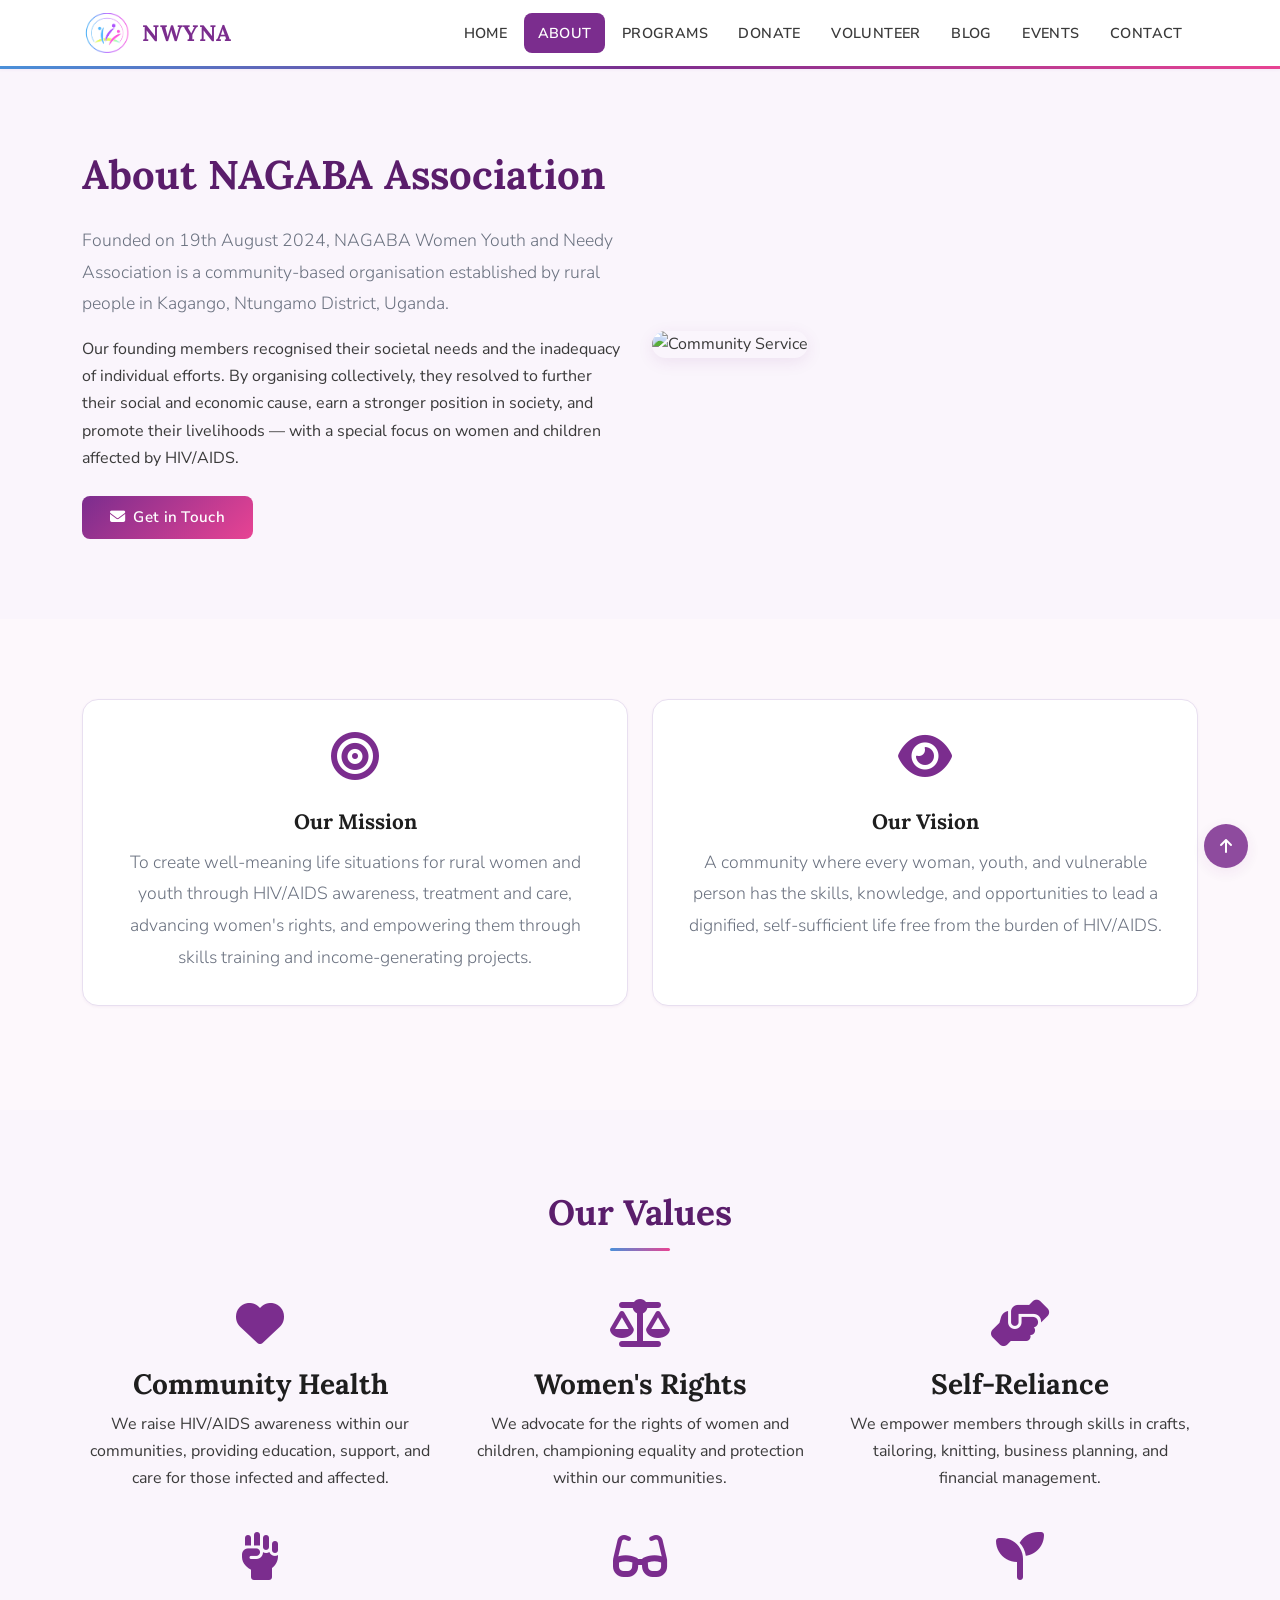
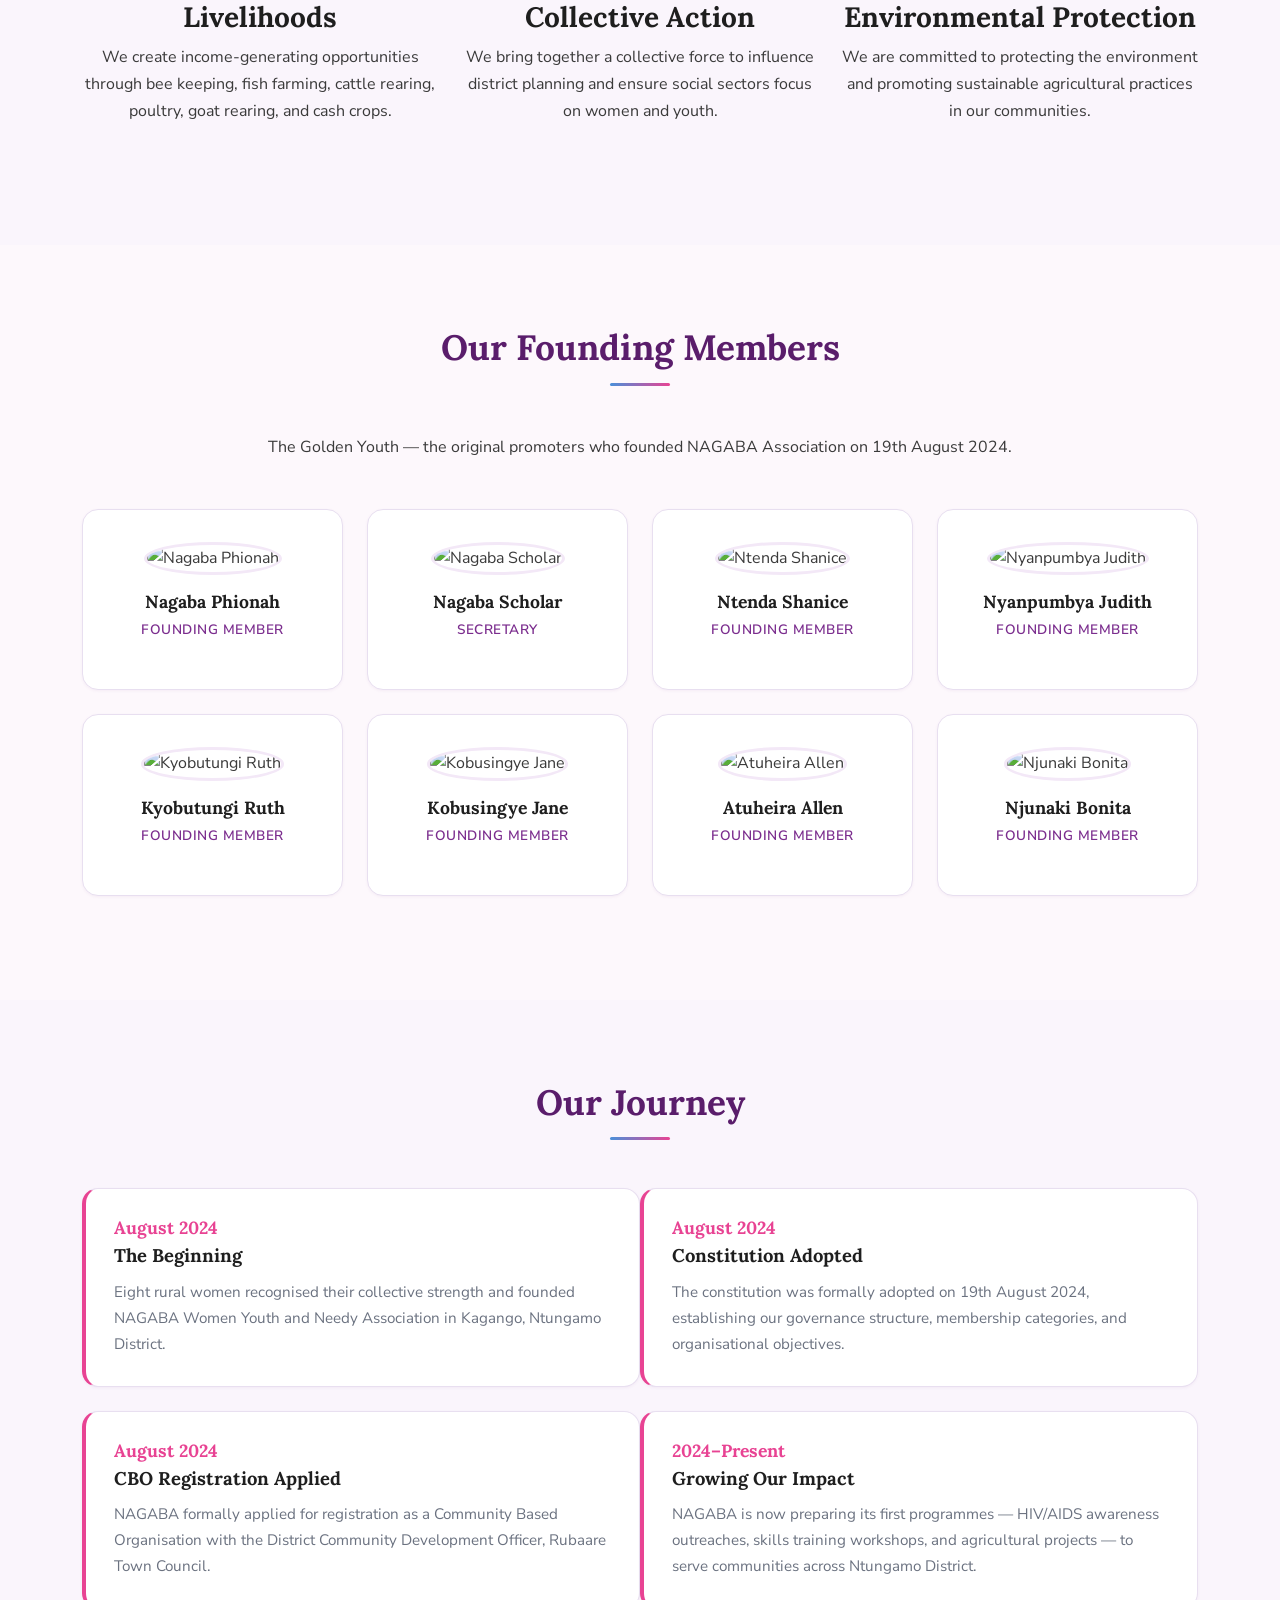
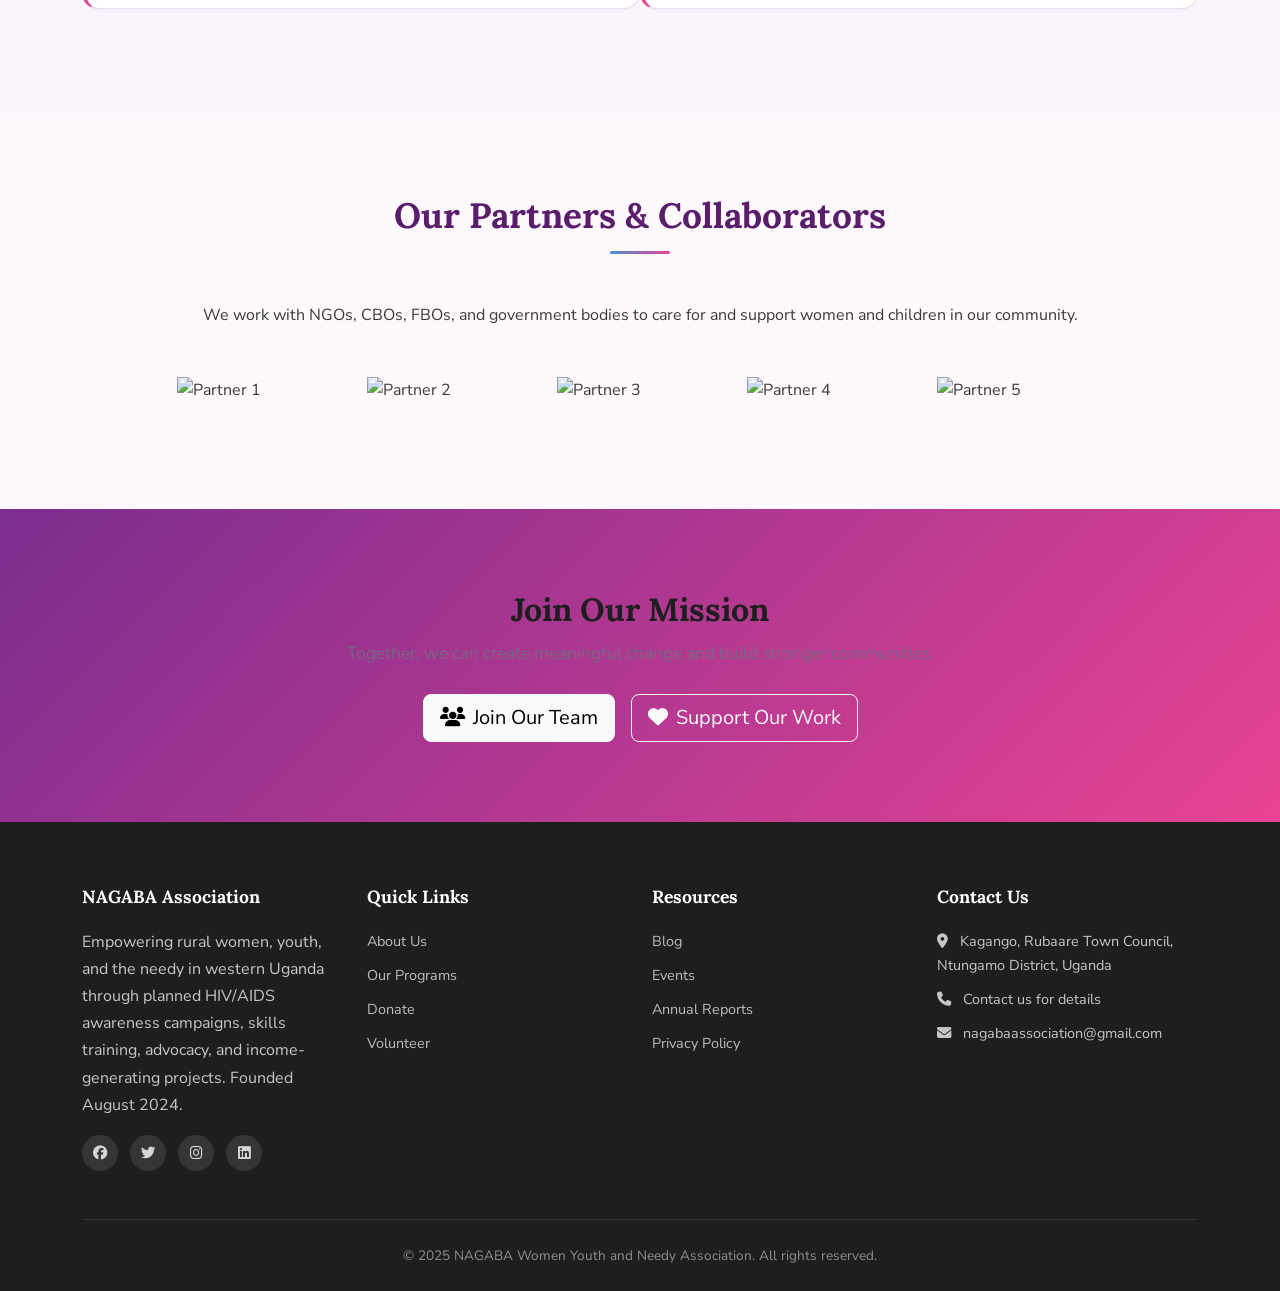
==== commit c871bd9f: "fix: apply client feedback — feminine color scheme, future-tense content, logo, corrections Based on" ====
--- a/about.html
+++ b/about.html
@@ -19,7 +19,7 @@
 <header>
 <nav class="navbar navbar-expand-lg custom-navbar sticky-top">
   <div class="container">
-    <a class="navbar-brand" href="index.html">NAGABA</a>
+    <a class="navbar-brand" href="index.html"><img src="img/logo-icon.png" alt="NAGABA Logo">NWYNA</a>
     <button class="navbar-toggler" type="button" data-bs-toggle="collapse" data-bs-target="#navbarNav" aria-controls="navbarNav" aria-expanded="false" aria-label="Toggle navigation">
       <span class="navbar-toggler-icon"></span>
     </button>
@@ -68,7 +68,7 @@
         </div>
       </div>
       <div class="col-lg-6" data-aos="fade-left">
-        <img src="https://placehold.co/600x400/1a5632/ffffff?text=Community" alt="Community Service" class="img-fluid rounded-3 shadow">
+        <img src="https://placehold.co/600x400/7b2d8e/ffffff?text=Community" alt="Community Service" class="img-fluid rounded-3 shadow">
       </div>
     </div>
   </div>
@@ -142,7 +142,7 @@
             <i class="fas fa-fist-raised fa-3x text-primary"></i>
           </div>
           <h3>Livelihoods</h3>
-          <p>We create income-generating opportunities through bee keeping, fish farming, piggery, poultry, goat rearing, and cash crops.</p>
+          <p>We create income-generating opportunities through bee keeping, fish farming, cattle rearing, poultry, goat rearing, and cash crops.</p>
         </div>
       </div>
       <div class="col-md-4 col-sm-6 mb-4" data-aos="fade-up" data-aos-delay="500">
@@ -175,56 +175,56 @@
     <div class="row">
       <div class="col-lg-3 col-md-6 mb-4" data-aos="fade-up" data-aos-delay="100">
         <div class="team-member">
-          <img src="https://placehold.co/300x300/0f3d22/ffffff?text=NP" alt="Nagaba Phionah">
+          <img src="https://placehold.co/300x300/5a1d6b/ffffff?text=NP" alt="Nagaba Phionah">
           <h3>Nagaba Phionah</h3>
           <p class="text-primary">Founding Member</p>
         </div>
       </div>
       <div class="col-lg-3 col-md-6 mb-4" data-aos="fade-up" data-aos-delay="150">
         <div class="team-member">
-          <img src="https://placehold.co/300x300/0f3d22/ffffff?text=NS" alt="Nagaba Scholar">
+          <img src="https://placehold.co/300x300/5a1d6b/ffffff?text=NS" alt="Nagaba Scholar">
           <h3>Nagaba Scholar</h3>
           <p class="text-primary">Secretary</p>
         </div>
       </div>
       <div class="col-lg-3 col-md-6 mb-4" data-aos="fade-up" data-aos-delay="200">
         <div class="team-member">
-          <img src="https://placehold.co/300x300/0f3d22/ffffff?text=NS" alt="Ntenda Shanice">
+          <img src="https://placehold.co/300x300/5a1d6b/ffffff?text=NS" alt="Ntenda Shanice">
           <h3>Ntenda Shanice</h3>
           <p class="text-primary">Founding Member</p>
         </div>
       </div>
       <div class="col-lg-3 col-md-6 mb-4" data-aos="fade-up" data-aos-delay="250">
         <div class="team-member">
-          <img src="https://placehold.co/300x300/0f3d22/ffffff?text=NJ" alt="Nyanpumbya Judith">
+          <img src="https://placehold.co/300x300/5a1d6b/ffffff?text=NJ" alt="Nyanpumbya Judith">
           <h3>Nyanpumbya Judith</h3>
           <p class="text-primary">Founding Member</p>
         </div>
       </div>
       <div class="col-lg-3 col-md-6 mb-4" data-aos="fade-up" data-aos-delay="300">
         <div class="team-member">
-          <img src="https://placehold.co/300x300/0f3d22/ffffff?text=KR" alt="Kyobutungi Ruth">
+          <img src="https://placehold.co/300x300/5a1d6b/ffffff?text=KR" alt="Kyobutungi Ruth">
           <h3>Kyobutungi Ruth</h3>
           <p class="text-primary">Founding Member</p>
         </div>
       </div>
       <div class="col-lg-3 col-md-6 mb-4" data-aos="fade-up" data-aos-delay="350">
         <div class="team-member">
-          <img src="https://placehold.co/300x300/0f3d22/ffffff?text=KJ" alt="Kobusingye Jane">
+          <img src="https://placehold.co/300x300/5a1d6b/ffffff?text=KJ" alt="Kobusingye Jane">
           <h3>Kobusingye Jane</h3>
           <p class="text-primary">Founding Member</p>
         </div>
       </div>
       <div class="col-lg-3 col-md-6 mb-4" data-aos="fade-up" data-aos-delay="400">
         <div class="team-member">
-          <img src="https://placehold.co/300x300/0f3d22/ffffff?text=AA" alt="Atuheira Allen">
+          <img src="https://placehold.co/300x300/5a1d6b/ffffff?text=AA" alt="Atuheira Allen">
           <h3>Atuheira Allen</h3>
           <p class="text-primary">Founding Member</p>
         </div>
       </div>
       <div class="col-lg-3 col-md-6 mb-4" data-aos="fade-up" data-aos-delay="450">
         <div class="team-member">
-          <img src="https://placehold.co/300x300/0f3d22/ffffff?text=NB" alt="Njunaki Bonita">
+          <img src="https://placehold.co/300x300/5a1d6b/ffffff?text=NB" alt="Njunaki Bonita">
           <h3>Njunaki Bonita</h3>
           <p class="text-primary">Founding Member</p>
         </div>
@@ -271,7 +271,7 @@
             <div class="timeline-content">
               <h3>2024–Present</h3>
               <h4>Growing Our Impact</h4>
-              <p>From HIV/AIDS awareness outreaches to skills training workshops in tailoring, knitting, and agriculture, NAGABA continues to expand its reach across Ntungamo District.</p>
+              <p>NAGABA is now preparing its first programmes — HIV/AIDS awareness outreaches, skills training workshops, and agricultural projects — to serve communities across Ntungamo District.</p>
             </div>
           </div>
         </div>
@@ -287,19 +287,19 @@
     <p class="text-center mb-5" data-aos="fade-up">We work with NGOs, CBOs, FBOs, and government bodies to care for and support women and children in our community.</p>
     <div class="row align-items-center justify-content-center">
       <div class="col-md-2 col-sm-4 col-6 mb-4" data-aos="zoom-in">
-        <img src="https://placehold.co/150x80/e8f5ec/1a5632?text=Partner+1" alt="Partner 1" class="img-fluid">
+        <img src="https://placehold.co/150x80/f3e8f7/7b2d8e?text=Partner+1" alt="Partner 1" class="img-fluid">
       </div>
       <div class="col-md-2 col-sm-4 col-6 mb-4" data-aos="zoom-in" data-aos-delay="100">
-        <img src="https://placehold.co/150x80/e8f5ec/1a5632?text=Partner+2" alt="Partner 2" class="img-fluid">
+        <img src="https://placehold.co/150x80/f3e8f7/7b2d8e?text=Partner+2" alt="Partner 2" class="img-fluid">
       </div>
       <div class="col-md-2 col-sm-4 col-6 mb-4" data-aos="zoom-in" data-aos-delay="200">
-        <img src="https://placehold.co/150x80/e8f5ec/1a5632?text=Partner+3" alt="Partner 3" class="img-fluid">
+        <img src="https://placehold.co/150x80/f3e8f7/7b2d8e?text=Partner+3" alt="Partner 3" class="img-fluid">
       </div>
       <div class="col-md-2 col-sm-4 col-6 mb-4" data-aos="zoom-in" data-aos-delay="300">
-        <img src="https://placehold.co/150x80/e8f5ec/1a5632?text=Partner+4" alt="Partner 4" class="img-fluid">
+        <img src="https://placehold.co/150x80/f3e8f7/7b2d8e?text=Partner+4" alt="Partner 4" class="img-fluid">
       </div>
       <div class="col-md-2 col-sm-4 col-6 mb-4" data-aos="zoom-in" data-aos-delay="400">
-        <img src="https://placehold.co/150x80/e8f5ec/1a5632?text=Partner+5" alt="Partner 5" class="img-fluid">
+        <img src="https://placehold.co/150x80/f3e8f7/7b2d8e?text=Partner+5" alt="Partner 5" class="img-fluid">
       </div>
     </div>
   </div>
@@ -327,7 +327,7 @@
     <div class="row">
       <div class="col-lg-3 col-md-6 mb-4 mb-lg-0">
         <h5>NAGABA Association</h5>
-        <p>Empowering rural women, youth, and the needy in western Uganda through HIV/AIDS awareness, skills training, advocacy, and income-generating projects since 2024.</p>
+        <p>Empowering rural women, youth, and the needy in western Uganda through planned HIV/AIDS awareness campaigns, skills training, advocacy, and income-generating projects. Founded August 2024.</p>
         <div class="social-icons">
           <a href="#"><i class="fab fa-facebook"></i></a>
           <a href="#"><i class="fab fa-twitter"></i></a>
--- a/css/enhanced-style.css
+++ b/css/enhanced-style.css
@@ -1,29 +1,29 @@
 /* ============================================================
    NAGABA Women Youth and Needy Association
-   Professional NGO Stylesheet
+   Professional NGO Stylesheet — Feminine palette
    ============================================================ */
-
-/* Bootstrap, AOS, and Font Awesome loaded via CDN in HTML <head> */
 @import url('https://fonts.googleapis.com/css2?family=Lora:ital,wght@0,400;0,600;0,700;1,400&family=Nunito+Sans:wght@300;400;600;700;800&display=swap');
 
 :root {
-  --clr-primary: #1a5632;
-  --clr-primary-dark: #0f3d22;
-  --clr-primary-light: #e8f5ec;
-  --clr-accent: #c8a351;
-  --clr-accent-light: #f5ecd6;
-  --clr-cream: #faf8f4;
+  --clr-primary: #7b2d8e;
+  --clr-primary-dark: #5a1d6b;
+  --clr-primary-light: #f3e8f7;
+  --clr-accent: #e84393;
+  --clr-accent-light: #fce4f0;
+  --clr-blue: #4a90d9;
+  --clr-blue-light: #e8f0fb;
+  --clr-cream: #fdf8fc;
   --clr-white: #ffffff;
   --clr-dark: #1e1e1e;
   --clr-text: #3a3a3a;
   --clr-muted: #6b7280;
-  --clr-border: #e2ddd5;
-  --clr-warm-bg: #f7f4ef;
+  --clr-border: #e8dff0;
+  --clr-warm-bg: #faf5fc;
   --font-heading: 'Lora', Georgia, serif;
   --font-body: 'Nunito Sans', 'Segoe UI', sans-serif;
-  --shadow-sm: 0 1px 3px rgba(0,0,0,0.08);
-  --shadow-md: 0 4px 16px rgba(0,0,0,0.1);
-  --shadow-lg: 0 8px 32px rgba(0,0,0,0.12);
+  --shadow-sm: 0 1px 3px rgba(123,45,142,0.06);
+  --shadow-md: 0 4px 16px rgba(123,45,142,0.1);
+  --shadow-lg: 0 8px 32px rgba(123,45,142,0.12);
   --radius: 8px;
   --radius-lg: 16px;
   --transition: 0.3s ease;
@@ -32,20 +32,14 @@
 *, *::before, *::after { box-sizing: border-box; }
 
 body {
-  font-family: var(--font-body);
-  margin: 0; padding: 0;
-  background: var(--clr-cream);
-  color: var(--clr-text);
-  line-height: 1.7;
-  font-size: 16px;
-  -webkit-font-smoothing: antialiased;
+  font-family: var(--font-body); margin: 0; padding: 0;
+  background: var(--clr-cream); color: var(--clr-text);
+  line-height: 1.7; font-size: 16px; -webkit-font-smoothing: antialiased;
 }
 
 h1, h2, h3, h4, h5, h6 {
-  font-family: var(--font-heading);
-  font-weight: 700;
-  color: var(--clr-dark);
-  line-height: 1.3;
+  font-family: var(--font-heading); font-weight: 700;
+  color: var(--clr-dark); line-height: 1.3;
 }
 h1 { color: var(--clr-primary-dark); }
 
@@ -55,57 +49,43 @@
 
 /* ---- Navbar ---- */
 .custom-navbar {
-  background-color: var(--clr-white);
-  box-shadow: var(--shadow-sm);
-  padding: 0.75rem 0;
-  border-bottom: 3px solid var(--clr-primary);
+  background-color: var(--clr-white); box-shadow: var(--shadow-sm);
+  padding: 0.5rem 0;
+  border-bottom: 3px solid;
+  border-image: linear-gradient(90deg, var(--clr-blue), var(--clr-primary), var(--clr-accent)) 1;
 }
 .navbar-brand {
-  font-family: var(--font-heading);
-  font-size: 1.6rem;
-  font-weight: 700;
-  color: var(--clr-primary) !important;
-  letter-spacing: 0.5px;
-}
+  display: flex; align-items: center; gap: 0.5rem;
+  font-family: var(--font-heading); font-size: 1.4rem; font-weight: 700;
+  color: var(--clr-primary) !important; letter-spacing: 0.5px;
+}
+.navbar-brand img { height: 40px; width: auto; }
 .nav-link {
-  font-family: var(--font-body);
-  font-weight: 600;
-  font-size: 0.9rem;
-  padding: 0.5rem 0.85rem !important;
-  margin: 0 0.1rem;
-  border-radius: var(--radius);
-  color: var(--clr-text) !important;
-  text-transform: uppercase;
-  letter-spacing: 0.4px;
-  transition: all var(--transition);
-}
-.nav-link:hover {
-  background-color: var(--clr-primary-light);
-  color: var(--clr-primary) !important;
-}
-.nav-link.active {
-  background-color: var(--clr-primary) !important;
-  color: var(--clr-white) !important;
-}
+  font-family: var(--font-body); font-weight: 600; font-size: 0.9rem;
+  padding: 0.5rem 0.85rem !important; margin: 0 0.1rem;
+  border-radius: var(--radius); color: var(--clr-text) !important;
+  text-transform: uppercase; letter-spacing: 0.4px; transition: all var(--transition);
+}
+.nav-link:hover { background-color: var(--clr-primary-light); color: var(--clr-primary) !important; }
+.nav-link.active { background-color: var(--clr-primary) !important; color: var(--clr-white) !important; }
 
 /* ---- Sections ---- */
 .section { padding: 5rem 0; }
 .section-title {
-  font-size: 2.2rem; font-weight: 700;
-  text-align: center; margin-bottom: 3rem;
-  color: var(--clr-primary-dark); position: relative;
+  font-size: 2.2rem; font-weight: 700; text-align: center;
+  margin-bottom: 3rem; color: var(--clr-primary-dark); position: relative;
 }
 .section-title::after {
   content: ''; display: block; width: 60px; height: 3px;
-  background: var(--clr-accent); margin: 0.75rem auto 0; border-radius: 2px;
+  background: linear-gradient(90deg, var(--clr-blue), var(--clr-accent));
+  margin: 0.75rem auto 0; border-radius: 2px;
 }
 .bg-light { background-color: var(--clr-warm-bg) !important; }
 
 /* ---- Hero ---- */
 .hero-section {
-  background: linear-gradient(135deg, var(--clr-primary-light) 0%, var(--clr-cream) 100%);
-  padding: 4rem 0 5rem;
-  border-bottom: 1px solid var(--clr-border);
+  background: linear-gradient(135deg, var(--clr-primary-light) 0%, var(--clr-cream) 50%, var(--clr-accent-light) 100%);
+  padding: 4rem 0 5rem; border-bottom: 1px solid var(--clr-border);
 }
 .hero-title {
   font-size: clamp(2rem, 4vw, 3rem); font-weight: 700;
@@ -116,13 +96,13 @@
 
 /* ---- Buttons ---- */
 .btn-primary-custom {
-  background-color: var(--clr-primary); color: var(--clr-white);
-  border: 2px solid var(--clr-primary); padding: 0.65rem 1.75rem;
+  background: linear-gradient(135deg, var(--clr-primary), var(--clr-accent));
+  color: var(--clr-white); border: none; padding: 0.65rem 1.75rem;
   font-weight: 600; font-size: 0.95rem; border-radius: var(--radius);
   transition: all var(--transition); letter-spacing: 0.3px;
 }
 .btn-primary-custom:hover {
-  background-color: var(--clr-primary-dark); border-color: var(--clr-primary-dark);
+  background: linear-gradient(135deg, var(--clr-primary-dark), var(--clr-primary));
   color: var(--clr-white); transform: translateY(-1px); box-shadow: var(--shadow-md);
 }
 .btn-outline-custom {
@@ -149,11 +129,11 @@
 
 /* ---- Stats ---- */
 .stats-container {
-  background: linear-gradient(135deg, var(--clr-primary-dark) 0%, var(--clr-primary) 100%);
+  background: linear-gradient(135deg, var(--clr-primary-dark) 0%, var(--clr-primary) 50%, var(--clr-accent) 100%);
   padding: 4rem 0;
 }
 .stat-item { text-align: center; padding: 1.5rem 0; }
-.stat-number { font-family: var(--font-heading); font-size: 2.8rem; font-weight: 700; color: var(--clr-accent); line-height: 1; }
+.stat-number { font-family: var(--font-heading); font-size: 2.8rem; font-weight: 700; color: #f0c6ff; line-height: 1; }
 .stat-label { font-size: 0.9rem; color: rgba(255,255,255,0.85); margin-top: 0.5rem; text-transform: uppercase; letter-spacing: 1px; font-weight: 600; }
 
 /* ---- Events ---- */
@@ -165,9 +145,10 @@
 }
 .event-card:hover { box-shadow: var(--shadow-md); border-color: var(--clr-primary-light); }
 .event-date {
-  background: var(--clr-primary); color: var(--clr-white);
-  border-radius: var(--radius); padding: 1rem; text-align: center;
-  min-width: 80px; display: flex; flex-direction: column; justify-content: center; align-items: center;
+  background: linear-gradient(135deg, var(--clr-primary), var(--clr-accent));
+  color: var(--clr-white); border-radius: var(--radius); padding: 1rem;
+  text-align: center; min-width: 80px; display: flex; flex-direction: column;
+  justify-content: center; align-items: center;
 }
 .event-date .day { font-family: var(--font-heading); font-size: 1.8rem; font-weight: 700; line-height: 1; }
 .event-date .month { font-size: 0.8rem; text-transform: uppercase; letter-spacing: 1px; font-weight: 600; margin-top: 0.25rem; }
@@ -232,7 +213,8 @@
 
 .success-story, .impact-story {
   background: var(--clr-white); padding: 2rem; border-radius: var(--radius-lg);
-  box-shadow: var(--shadow-sm); border: 1px solid var(--clr-border); border-top: 4px solid var(--clr-primary);
+  box-shadow: var(--shadow-sm); border: 1px solid var(--clr-border);
+  border-top: 4px solid var(--clr-primary);
 }
 
 /* ---- Contact ---- */
@@ -255,17 +237,19 @@
   border: 1px solid var(--clr-border); border-radius: var(--radius);
   padding: 0.65rem 1rem; font-family: var(--font-body); transition: border-color var(--transition);
 }
-.form-control:focus, .form-select:focus { border-color: var(--clr-primary); box-shadow: 0 0 0 3px rgba(26,86,50,0.1); }
-.card-header.bg-primary { background-color: var(--clr-primary) !important; }
+.form-control:focus, .form-select:focus { border-color: var(--clr-primary); box-shadow: 0 0 0 3px rgba(123,45,142,0.1); }
+.card-header.bg-primary { background: linear-gradient(135deg, var(--clr-primary), var(--clr-accent)) !important; border: none; }
 
 /* ---- Accordion ---- */
 .accordion-button:not(.collapsed) { background-color: var(--clr-primary-light); color: var(--clr-primary-dark); }
-.accordion-button:focus { box-shadow: 0 0 0 3px rgba(26,86,50,0.1); }
+.accordion-button:focus { box-shadow: 0 0 0 3px rgba(123,45,142,0.1); }
 
 /* ---- Overrides ---- */
 .values-icon i { color: var(--clr-primary) !important; }
 .text-primary { color: var(--clr-primary) !important; }
-.bg-primary { background-color: var(--clr-primary) !important; }
+.bg-primary { background: linear-gradient(135deg, var(--clr-primary), var(--clr-accent)) !important; }
+.btn-outline-primary { color: var(--clr-primary); border-color: var(--clr-primary); }
+.btn-outline-primary:hover { background-color: var(--clr-primary); border-color: var(--clr-primary); color: #fff; }
 
 /* ---- Footer ---- */
 .footer { background: var(--clr-dark); color: rgba(255,255,255,0.75); padding: 4rem 0 0; }
@@ -300,6 +284,31 @@
 }
 .social-link:hover { background: var(--clr-primary); color: var(--clr-white); }
 
+/* ---- Benefit card (volunteer/join page) ---- */
+.benefit-card {
+  background: var(--clr-white); border-radius: var(--radius-lg);
+  box-shadow: var(--shadow-sm); border: 1px solid var(--clr-border);
+  transition: all var(--transition);
+}
+.benefit-card:hover { box-shadow: var(--shadow-md); transform: translateY(-3px); }
+
+/* ---- Opportunity card ---- */
+.opportunity-card {
+  background: var(--clr-white); border-radius: var(--radius-lg);
+  box-shadow: var(--shadow-sm); border: 1px solid var(--clr-border);
+  overflow: hidden; transition: all var(--transition);
+}
+.opportunity-card:hover { box-shadow: var(--shadow-md); }
+.opportunity-card .card-header {
+  background: var(--clr-primary-light); padding: 1.5rem;
+  text-align: center; border-bottom: 1px solid var(--clr-border);
+}
+.opportunity-card .card-header h3 { margin: 0.5rem 0 0; font-size: 1.15rem; }
+.opportunity-icon { font-size: 2rem; color: var(--clr-primary); }
+.opportunity-card .card-body { padding: 1.5rem; }
+.opportunity-details { list-style: none; padding: 0; margin-top: 1rem; }
+.opportunity-details li { margin-bottom: 0.4rem; font-size: 0.9rem; color: var(--clr-muted); }
+
 /* ---- Responsive ---- */
 @media (max-width: 991.98px) {
   .section { padding: 3.5rem 0; }
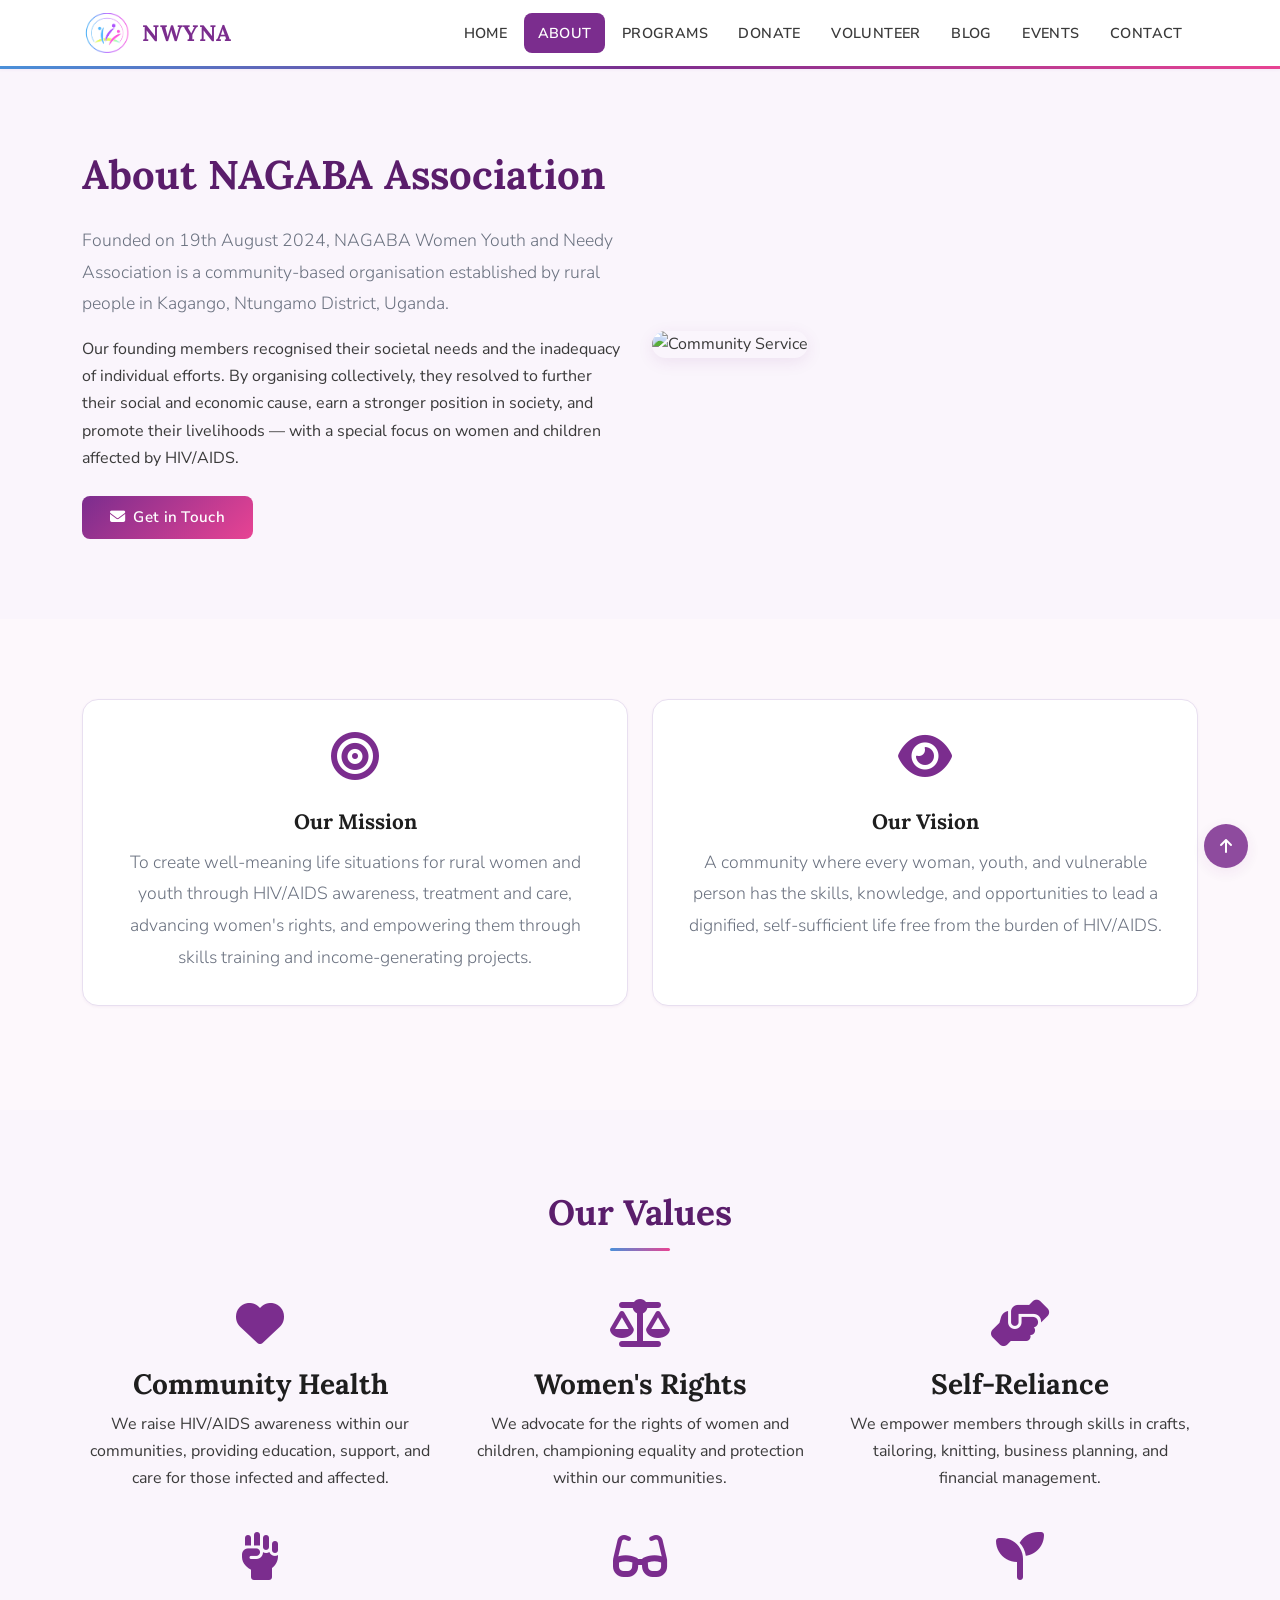
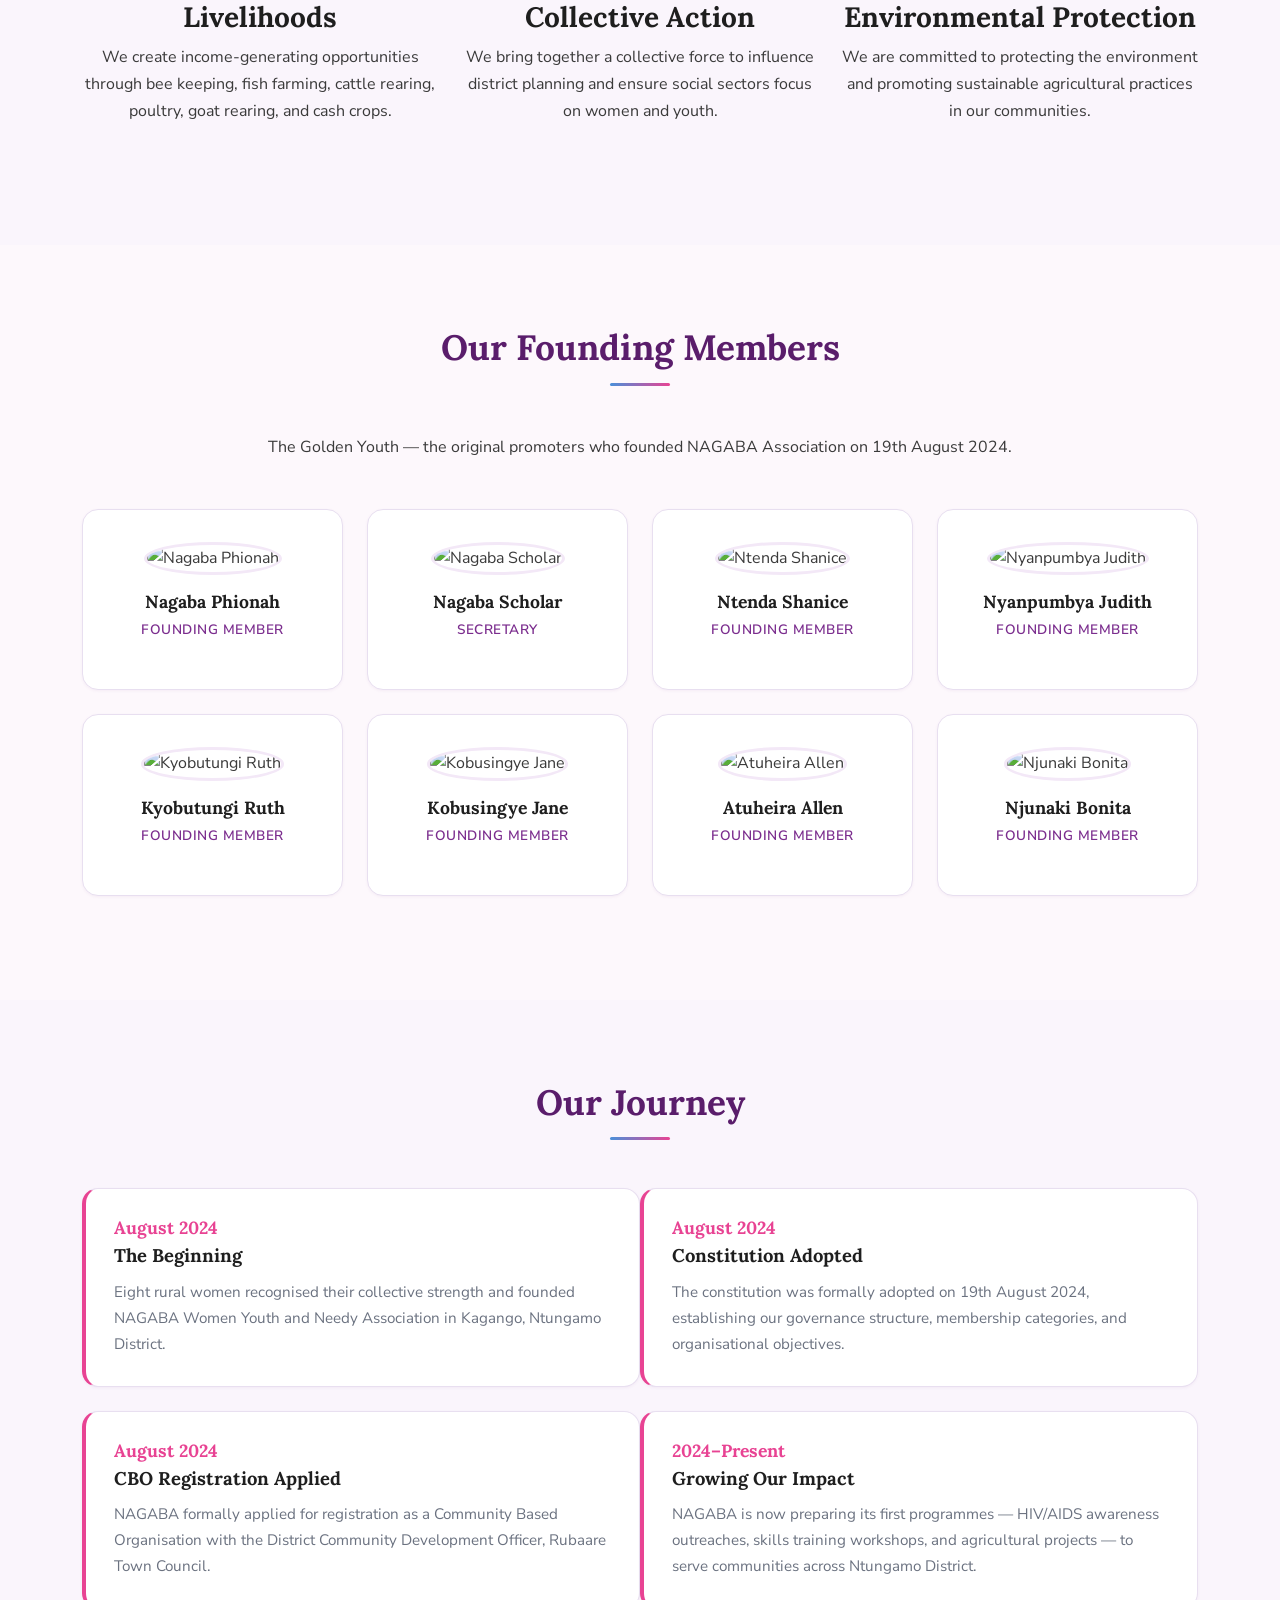
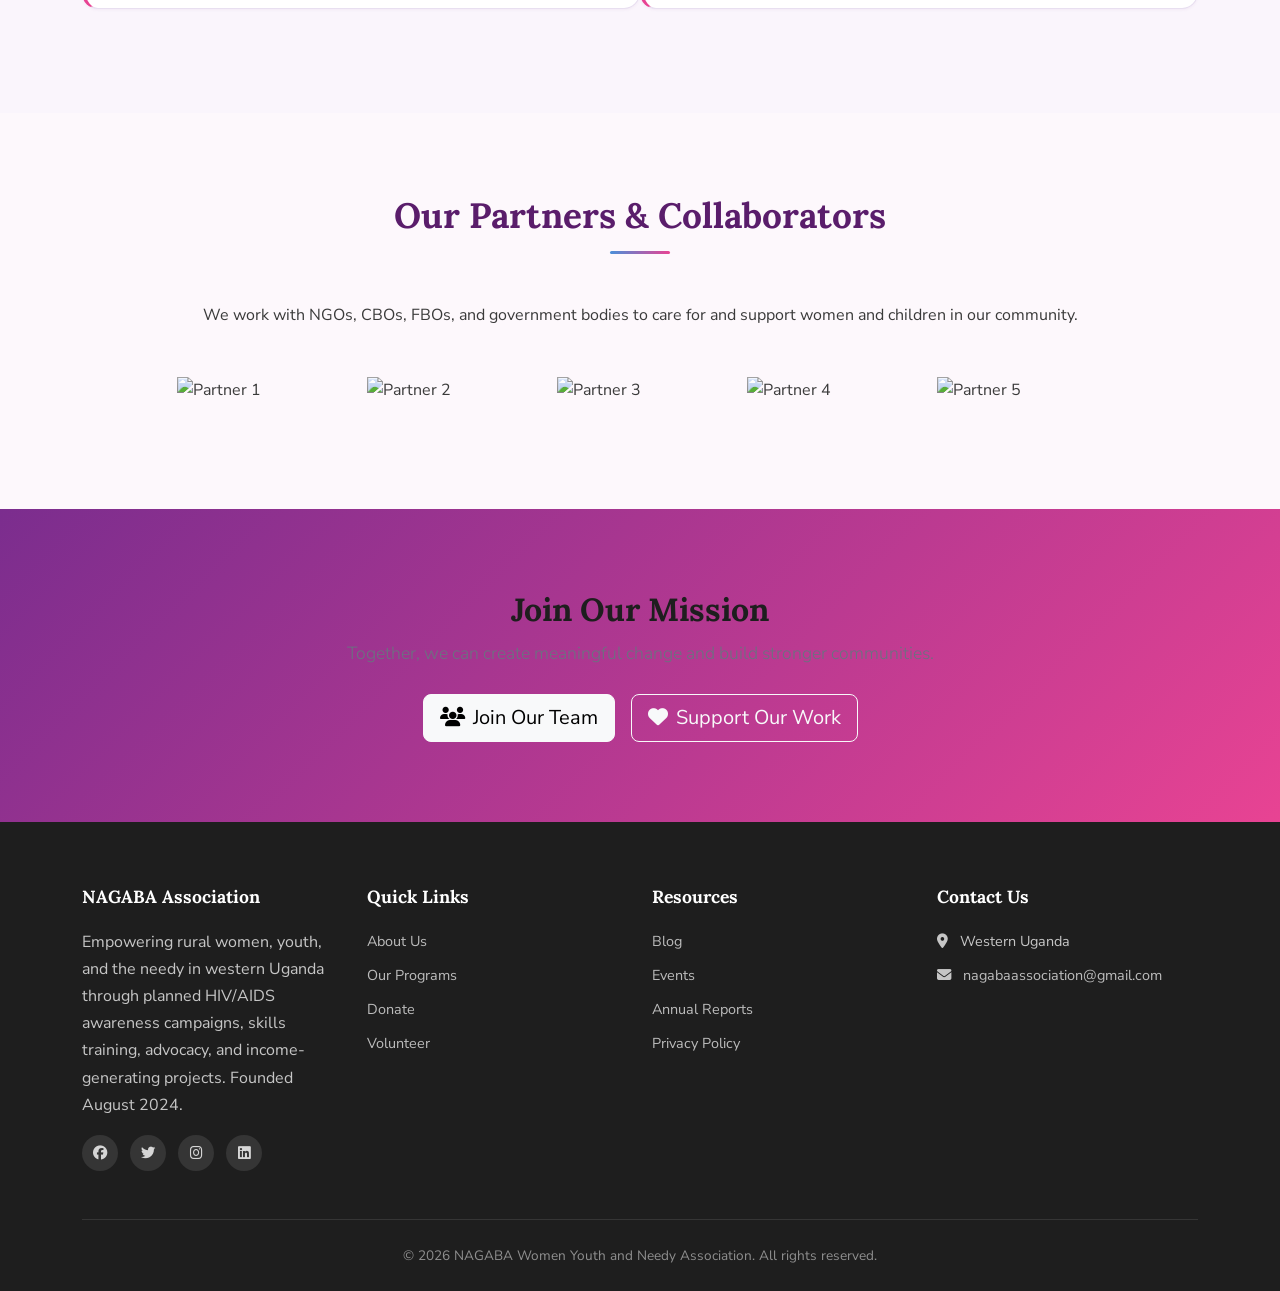
==== commit 1f75a5cc: "fix: final donor-focused polish per client feedback - events.html: Replaced fictional events (Food D" ====
--- a/about.html
+++ b/about.html
@@ -356,14 +356,14 @@
       <div class="col-lg-3 col-md-6">
         <h5>Contact Us</h5>
         <ul class="footer-links">
-          <li><i class="fas fa-map-marker-alt me-2"></i> Kagango, Rubaare Town Council, Ntungamo District, Uganda</li>
-          <li><i class="fas fa-phone me-2"></i> Contact us for details</li>
-          <li><i class="fas fa-envelope me-2"></i> nagabaassociation@gmail.com</li>
+          <li><i class="fas fa-map-marker-alt me-2"></i> Western Uganda</li>
+          
+          <li><i class="fas fa-envelope me-2"></i> <a href="mailto:nagabaassociation@gmail.com">nagabaassociation@gmail.com</a></li>
         </ul>
       </div>
     </div>
     <div class="footer-bottom text-center">
-      <p>&copy; 2025 NAGABA Women Youth and Needy Association. All rights reserved.</p>
+      <p>&copy; 2026 NAGABA Women Youth and Needy Association. All rights reserved.</p>
     </div>
   </div>
 </footer>
